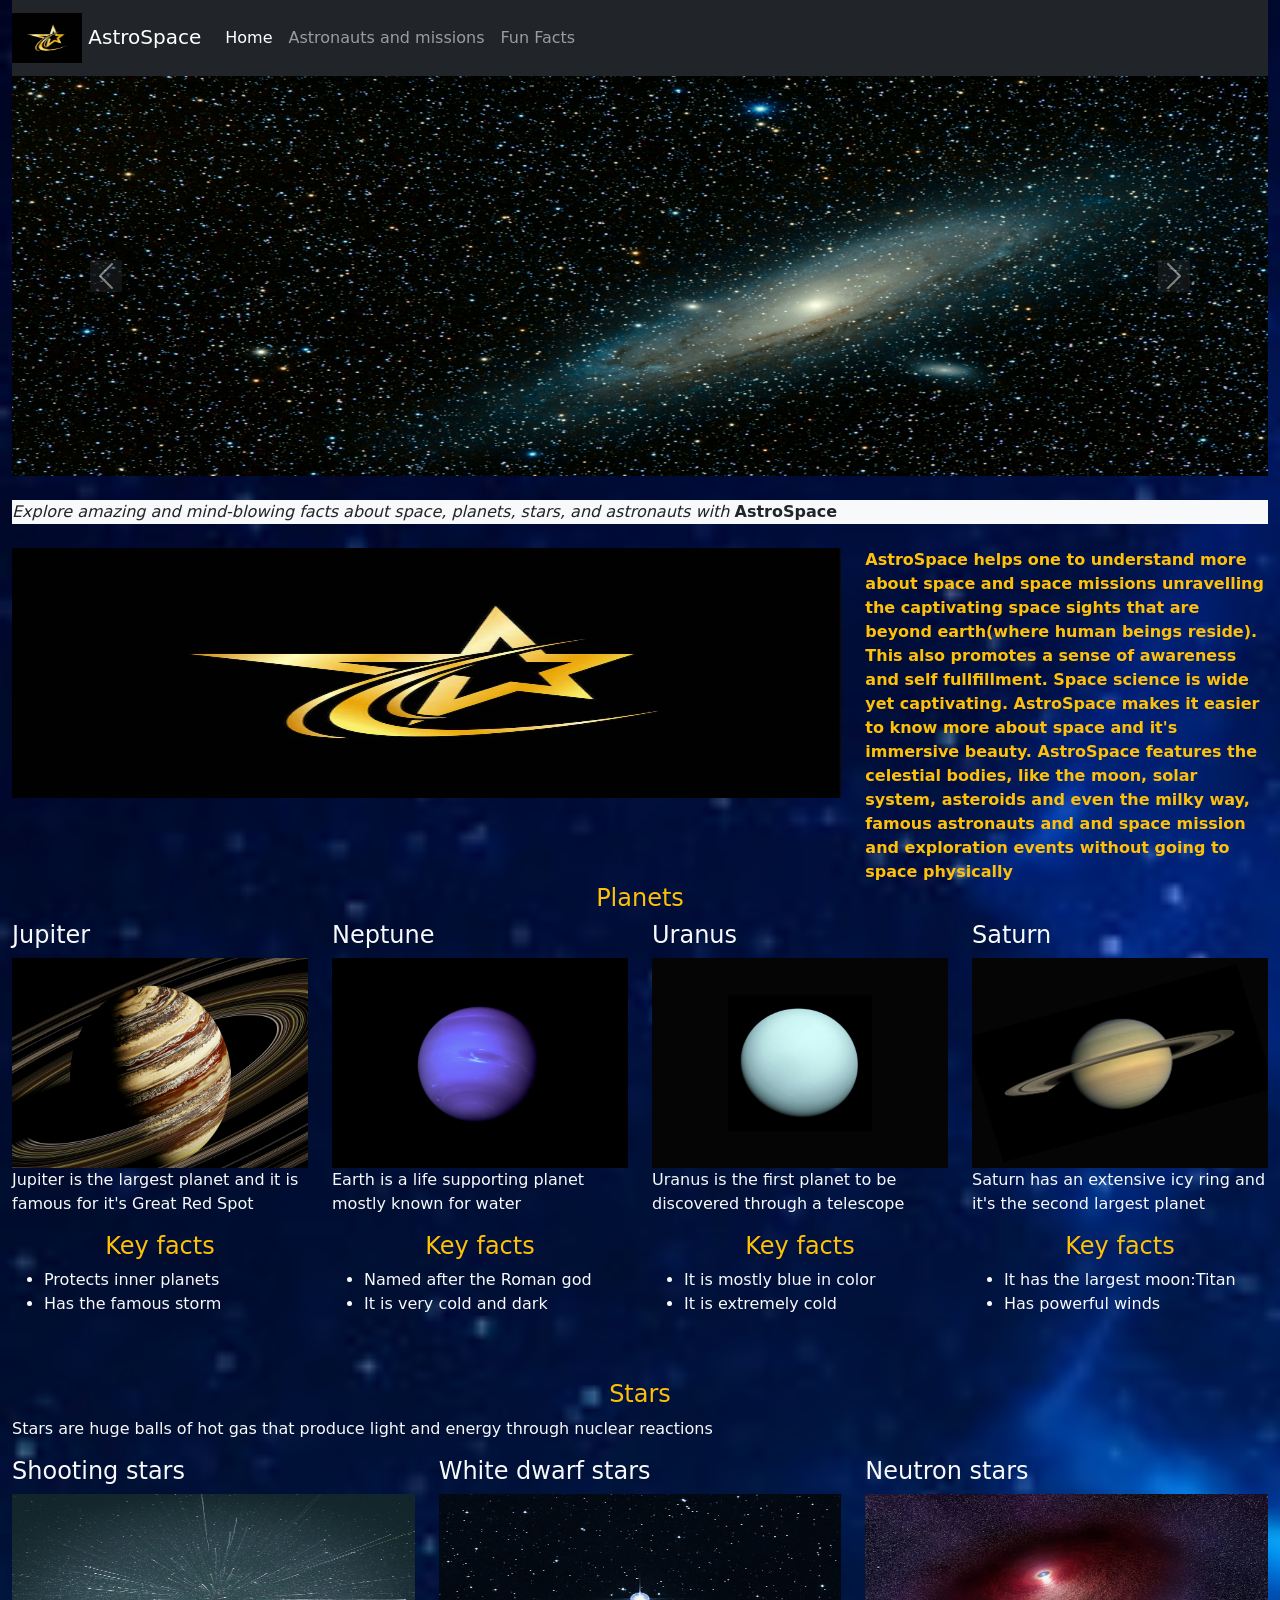
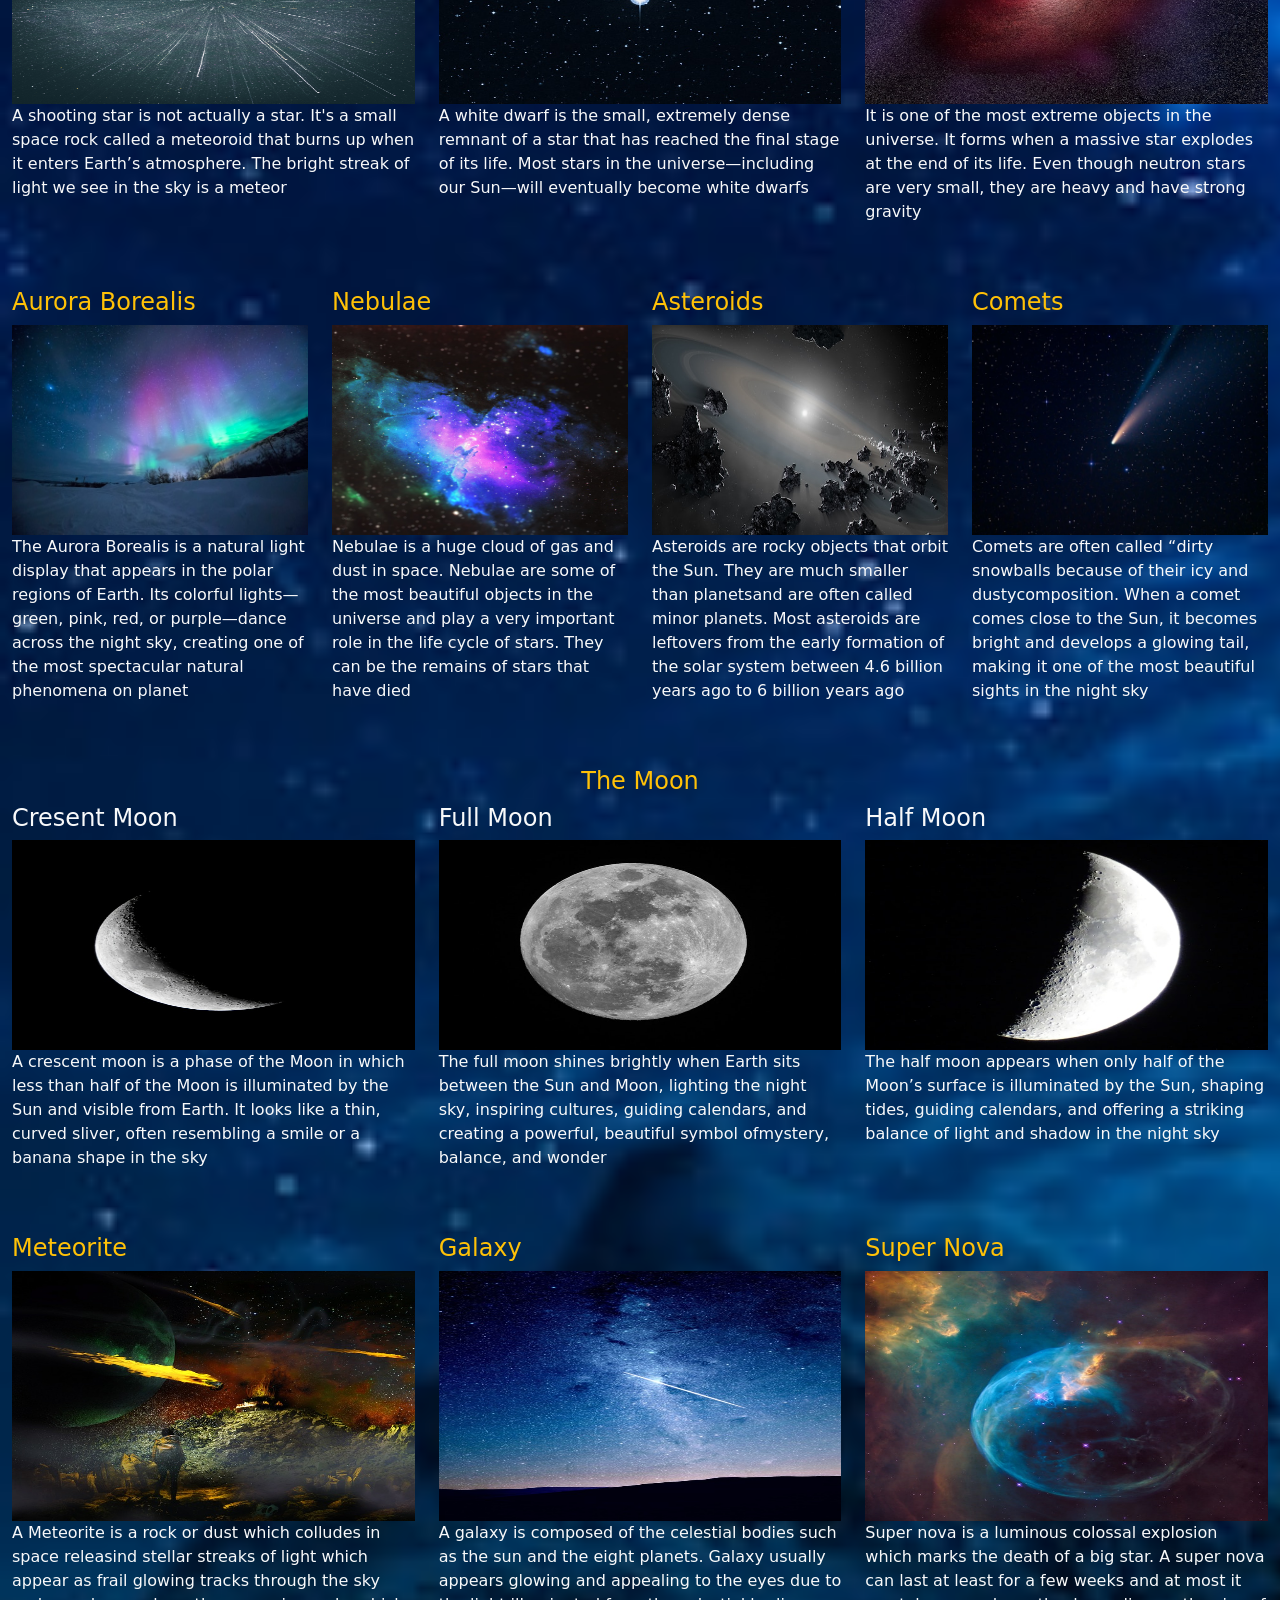
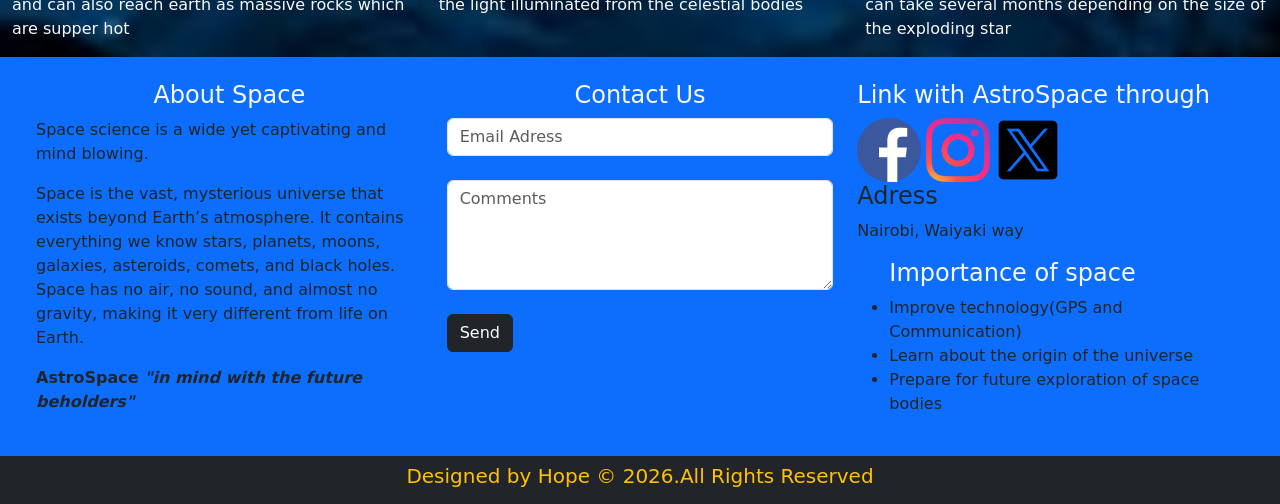
==== index.html @ 1ae0f18b "third commit" ====
<!DOCTYPE html>
<html lang="en">

<head>
    <meta charset="UTF-8">
    <meta name="viewport" content="width=device-width, initial-scale=1.0">
    <title>Document</title>
    <link rel="stylesheet" href="css/bootstrap.css">
    <script src="js/bootstrap.js"></script>
    <link rel="stylesheet" href="styles.css/styles1.css">
</head>

<body class="bg-dark">
    <div class="container-fluid">
        <!-- section one -->
        <section class="row">
            <!-- navbar columns -->
            <div class="col-md-12">
                <nav class="navbar navbar-expand-md navbar-dark bg-dark">
                    <a href="#" class="navbar-brand">
                        <img src="images/gold star logo.jpg" alt="logo" width="70px" height="50px">
                        AstroSpace</a>
                    <button class="navbar-toggler" data-bs-toggle="collapse" data-bs-target="#navbarcollapse">
                        <span class="navbar-toggler-icon"></span>
                    </button>
                    <!-- nav links -->
                    <div class="collapse navbar-collapse" id="navbarcollapse">
                        <div class="navbar-nav">
                            <a href="index.html" class="nav-link active">Home</a>
                            <a href="mission.html" class="nav-link">Astronauts and missions</a>
                            <a href="funfacts.html" class="nav-link">Fun Facts</a>
                        </div>
                    </div>
                </nav>
            </div>
        </section>
        <!-- end of section 1 -->
        <!-- section 2 -->
        <section class="row">
            <div class="col-md-12">
                <!-- parent of the carousel -->
                <div class="carousel slide" data-bs-ride="carousel" id="mycarousel">
                    <!-- the first part of the carousel -->
                    <div class="carousel-inner">
                        <!-- first image -->
                        <div class="carousel-item active">
                            <img src="images/outer space 3.jpg" alt="outer space 2" class="w-100 d-block"
                                height="400px">
                        </div>
                        <!-- second image -->
                        <div class="carousel-item">
                            <img src="images/outer space.jpg" alt="outer space" class="w-100 d-block" height="400px">
                        </div>
                        <!-- third image -->
                        <div class="carousel-item">
                            <img src="images/night sky.jpg" alt="night sky" class=" w-100 d-block" height="400px">
                        </div>
                        <!-- end of the first part -->

                        <!-- second part -->
                        <a href="#mycarousel" class="carousel-control-prev" data-bs-slide="prev">
                            <span class="carousel-control-prev-icon bg-dark"></span>
                        </a>

                        <!-- third part -->
                        <a href="#mycarousel" class="carousel-control-next" data-bs-slide="next">
                            <span class="carousel-control-next-icon bg-dark"></span>
                        </a>
                    </div>
                </div>
        </section><br>
        <!-- end of section two -->
        <p class="text-dark bg-light"><i>Explore amazing and mind‑blowing facts about space, planets, stars, and
                astronauts
                with </i><b>AstroSpace</b></p>
        <!-- section 3 -->
         <section class="row">
            <!-- first child -->
             <div class="col-md-8">
                <h4></h4>
                <img src="images/gold star logo.jpg" alt="outer space" width="100%" height="250px">
             </div>
             <!-- end of first child -->
              <!-- second child -->
               <div class="col-md-4">
                <h4></h4>
                <b class="text-warning">AstroSpace helps one to understand more about space and space missions unravelling the captivating space sights that are beyond earth(where human beings reside). This also promotes a sense of awareness and self fullfillment. Space science is wide yet captivating. AstroSpace makes it easier to know more about space and it's immersive beauty. AstroSpace features the celestial bodies, like the moon, solar system, asteroids and even the milky way, famous astronauts
                and and space mission and exploration events without going to space physically
                </b>
               </div>
               <!-- end of second child -->
         </section>
         <!-- end of section three -->
          <!-- section four -->
        <section class="row">
            <h4 class="text-warning text-center">Planets</h4>
            <div class="col-md-3">
                <h4 class="text-light">Jupiter</h4>
                <img src="images/jupiter.jpg" alt="jupiter" width="100%" height="210px">
                <p class="text-light">Jupiter is the largest planet and it is famous for it's Great Red Spot</p>
                <h4 class="text-warning text-center">Key facts</h4>
                <ul class="text-light">
                    <li>Protects inner planets</li>
                    <li>Has the famous storm</li>
                </ul>
            </div>
            <!-- end of first child -->
            <!-- second child -->
            <div class="col-md-3">
                <h4 class="text-light">Neptune</h4>
                <img src="images/neptune.jpg" alt="neptune" width="100%" height="210px">
                <p class="text-light">Earth is a life supporting planet mostly known for water</p>
                <h4 class="text-warning text-center">Key facts</h4>
                <ul class="text-light">
                    <li>Named after the Roman god</li>
                    <li>It is very cold and dark</li>
                </ul>
            </div>
            <!-- end of second child -->
            <!-- third child -->
            <div class="col-md-3">
                <h4 class="text-light">Uranus</h4>
                <img src="images/uranus.jpg" alt="uranus" width="100%" height="210px">
                <p class="text-light">Uranus is the first planet to be discovered through a telescope</p>
                <h4 class="text-warning text-center">Key facts</h4>
                <ul class="text-light">
                    <li>It is mostly blue in color</li>
                    <li>It is extremely cold</li>
                </ul>
            </div>
            <!-- end of third child -->
            <!-- fourth child -->
            <div class="col-md-3">
                <h4 class="text-light">Saturn</h4>
                <img src="images/saturn.jpg" alt="saturn" width="100%" height="210px">
                <p class="text-light">Saturn has an extensive icy ring and it's the second largest planet</p>
                <h4 class="text-warning text-center">Key facts</h4>
                <ul class="text-light">
                    <li>It has the largest moon:Titan</li>
                    <li>Has powerful winds</li>
                </ul>
            </div>
        </section><br><br>
        <!-- end of section three-->

        <!-- section four -->
        <section class="row">
            <h4 class="text-warning text-center">Stars</h4>
            <p class="text-light">Stars are huge balls of hot gas that produce light and energy through nuclear
                reactions</p>
            <!-- first child -->
            <div class="col-md-4">
                <h4 class="text-light">Shooting stars</h4>
                <img src="images/shooting stars.jpg" alt="shooting stars" width="100%" height="210px">
                <p class="text-light">A shooting star is not actually a star. It's a small space rock called a meteoroid
                    that burns up when it enters Earth’s atmosphere. The bright streak of light we see in the sky is a
                    meteor</p>
            </div>
            <!-- end of first child -->
            <!-- second child -->
            <div class="col-md-4">
                <h4 class="text-light">White dwarf stars</h4>
                <img src="images/stars.jpg" alt="stars" width="100%" height="210px">
                <p class="text-light">A white dwarf is the small, extremely dense remnant of a star that has reached the
                    final stage of its life. Most stars in the universe—including our Sun—will eventually become white
                    dwarfs</p>
            </div>
            <!-- end of second child -->
            <!-- third child -->
            <div class="col-md-4">
                <h4 class="text-light">Neutron stars</h4>
                <img src="images/neutron stars.jpg" alt="neutron stars" width="100%" height="210px">
                <p class="text-light">It is one of the most extreme objects in the universe. It forms when a massive
                    star explodes at the end of its life. Even though neutron stars are very small, they are heavy and
                    have strong gravity</p>
            </div>
            <!-- end of third child -->
        </section><br><br>
        <!-- end of section four -->

        <!-- section five -->
        <section class="row">
            <!-- first child -->
            <div class="col-md-3">
                <h4 class="text-warning">Aurora Borealis</h4>
                <img src="images/aurora borealis.jpg" alt="aurora" width="100%" height="210px">
                <p class="text-light">The Aurora Borealis is a natural light display that appears in the polar regions
                    of Earth. Its colorful lights—green, pink, red, or purple—dance across the night sky, creating one
                    of the most spectacular natural phenomena on planet</p>
            </div>
            <!-- end of first child -->
            <!-- second child -->
            <div class="col-md-3">
                <h4 class="text-warning">Nebulae</h4>
                <img src="images/nebula.jpg" alt="nebulae" width="100%" height="210px">
                <p class="text-light">Nebulae is a huge cloud of gas and dust in space. Nebulae are some of the most
                    beautiful objects in the universe and play a very important role in the life cycle of stars. They
                    can be the remains of stars that have died</p>
            </div>
            <!-- end of second child -->
            <!-- third child -->
            <div class="col-md-3">
                <h4 class="text-warning">Asteroids</h4>
                <img src="images/asteroids.jpg" alt="asteroids" width="100%" height="210px">
                <p class="text-light">Asteroids are rocky objects that orbit the Sun. They are much smaller than
                    planetsand are often called minor planets. Most asteroids are leftovers from the early formation of
                    the solar system between 4.6 billion years ago to 6 billion years ago</p>
            </div>
            <!-- end of third child -->
            <!-- fourth child -->
            <div class="col-md-3">
                <h4 class="text-warning">Comets</h4>
                <img src="images/comet.jpg" alt="comet" width="100%" height="210px">
                <p class="text-light"> Comets are often called “dirty snowballs because of their icy and dustycomposition. When a comet comes close to the Sun, it becomes bright and develops a glowing tail, making it one of the most beautiful sights in the night sky</p>
            </div>
            <!-- end of fourth child -->
        </section><br><br>
        <!-- end of section five -->

        <h4 class="text-center text-warning">The Moon</h4>
        <!-- section six -->
        <section class="row">
            <!-- first child -->
            <div class="col-md-4">
                <h4 class="text-light">Cresent Moon</h4>
                <img src="images/cre.jpg" alt="cresent moon" width="100%" height="210px">
                <p class="text-light">A crescent moon is a phase of the Moon in which less than half of the Moon is illuminated by the Sun and visible from Earth. It looks like a thin, curved sliver, often resembling a smile or a banana shape in the sky</p>
            </div>
            <!-- end of first child -->
            <!-- second child -->
            <div class="col-md-4">
                <h4 class="text-light">Full Moon</h4>
                <img src="images/moon.jpg" alt="full moon" width="100%" height="210px">
                <p class="text-light">The full moon shines brightly when Earth sits between the Sun and Moon,
                    lighting the night sky, inspiring cultures, guiding calendars, and creating a powerful, beautiful symbol ofmystery, balance, and wonder </p>
            </div>
            <!-- end of second child -->
            <!-- third child -->
            <div class="col-md-4">
                <h4 class="text-light">Half Moon</h4>
                <img src="images/half moon.jpg" alt="half moon" width="100%" height="210px">
                <p class="text-light">The half moon appears when only half of the Moon’s surface is illuminated by the
                    Sun, shaping tides, guiding calendars, and offering a striking balance of light and shadow in the
                    night sky</p>
            </div>
            <!-- end of third child -->
        </section><br><br>
        <!-- end of section six -->

        <!-- section seven-->
        <section class="row">
            <!-- first child -->
            <div class="col-md-4">
                <h4 class="text-warning">Meteorite</h4>
                <img src="images/doomsday-2790858_640.jpg" alt="meteor" width="100%" height="250px">
                <p class="text-light">A Meteorite is a rock or dust which colludes in space releasind stellar streaks of
                    light which appear as frail glowing tracks through the sky and can also reach earth as massive
                    rocks which are supper hot</p>
            </div>
            <!-- end of first child -->
            <!-- second child -->
            <div class="col-md-4">
                <h4 class="text-warning">Galaxy</h4>
                <img src="images/galaxie.jpg" alt="galaxy" width="100%" height="250px">
                <p class="text-light">A galaxy is composed of the celestial bodies such as the sun and the eight
                    planets. Galaxy usually appears glowing and appealing to the eyes due to the light illuminated
                    from the celestial bodies</p>
            </div>
            <!-- end of second child -->
            <!-- third child -->
            <div class="col-md-4">
                <h4 class="text-warning">Super Nova</h4>
                <img src="images/super nova.jpg" alt="super nova" width="100%" height="250px">
                <p class="text-light">Super nova is a luminous colossal explosion which marks the death of a big star. A
                    super nova can last at least for a few weeks and at most it can take several months depending on the
                    size of the exploding star</p>
            </div>
            <!-- end of third child -->
        </section>
        <!-- end of section seven -->

        <!-- section eight-->
        <section class="row">
            <!-- first child -->
        </section>
        <section class="row bg-primary p-4">
            <!-- first child -->
            <div class="col-md-4 text-dark">
                <h4 class="text-center text-light">About Space</h4>
                <p>Space science is a wide yet captivating and mind blowing.</p>
                <p>Space is the vast, mysterious universe that exists beyond Earth’s atmosphere. It contains everything
                    we know stars, planets, moons, galaxies, asteroids, comets, and black holes. Space has no air, no
                    sound, and almost no gravity, making it very different from life on Earth.</p>
                <p><b>AstroSpace <i>"in mind with the future beholders"</i></b></p>
            </div>
            <!-- end of first child -->
            <!-- second child -->
            <div class="col-md-4">
                <h4 class="text-center text-light">Contact Us</h4>
                <form action="">
                    <input type="email" placeholder="Email Adress" class="form-control"><br>
                    <textarea name="" id="" class="form-control" placeholder="Comments" cols="12"
                        rows="4.5"></textarea><br>
                    <input type="submit" value="Send" class="btn btn-dark">
                </form>
            </div>
            <!-- end of second child -->
            <!-- third child -->
            <div class="col-md-4">
                <h4 class="text-start text-light">Link with AstroSpace through</h4>
                <a href="https://www.facebook.com">
                    <img src="images/fb.png" alt="Facebook">
                </a>
                <a href="https://www.instagram.com">
                    <img src="images/in.png" alt="Instagram">
                </a>
                <a href="https://www.twitter.com">
                    <img src="images/x.png" alt="X">
                </a>
                <h4>Adress</h4>
                <p>Nairobi, Waiyaki way</p>
                <p>
                <ul>
                    <h4 class="text-light">Importance of space</h4>
                    <li>Improve technology(GPS and Communication)</li>
                    <li>Learn about the origin of the universe</li>
                    <li>Prepare for future exploration of space bodies</li>
                </ul>
                </p>
            </div>
            <!-- end of third child -->
        </section>
        <!-- end of section eight -->
    </div>
    <footer class="bg-dark text-light text-center p-2">
        <h5 class="text-warning">Designed by Hope &copy; 2026.All Rights Reserved</h5>
    </footer>
</body>

</html>
---- styles.css/styles1.css ----
body{
    background-image:url("../images/night\ sky.jpg") ;
    background-repeat: no-repeat;
    background-size: cover;
}
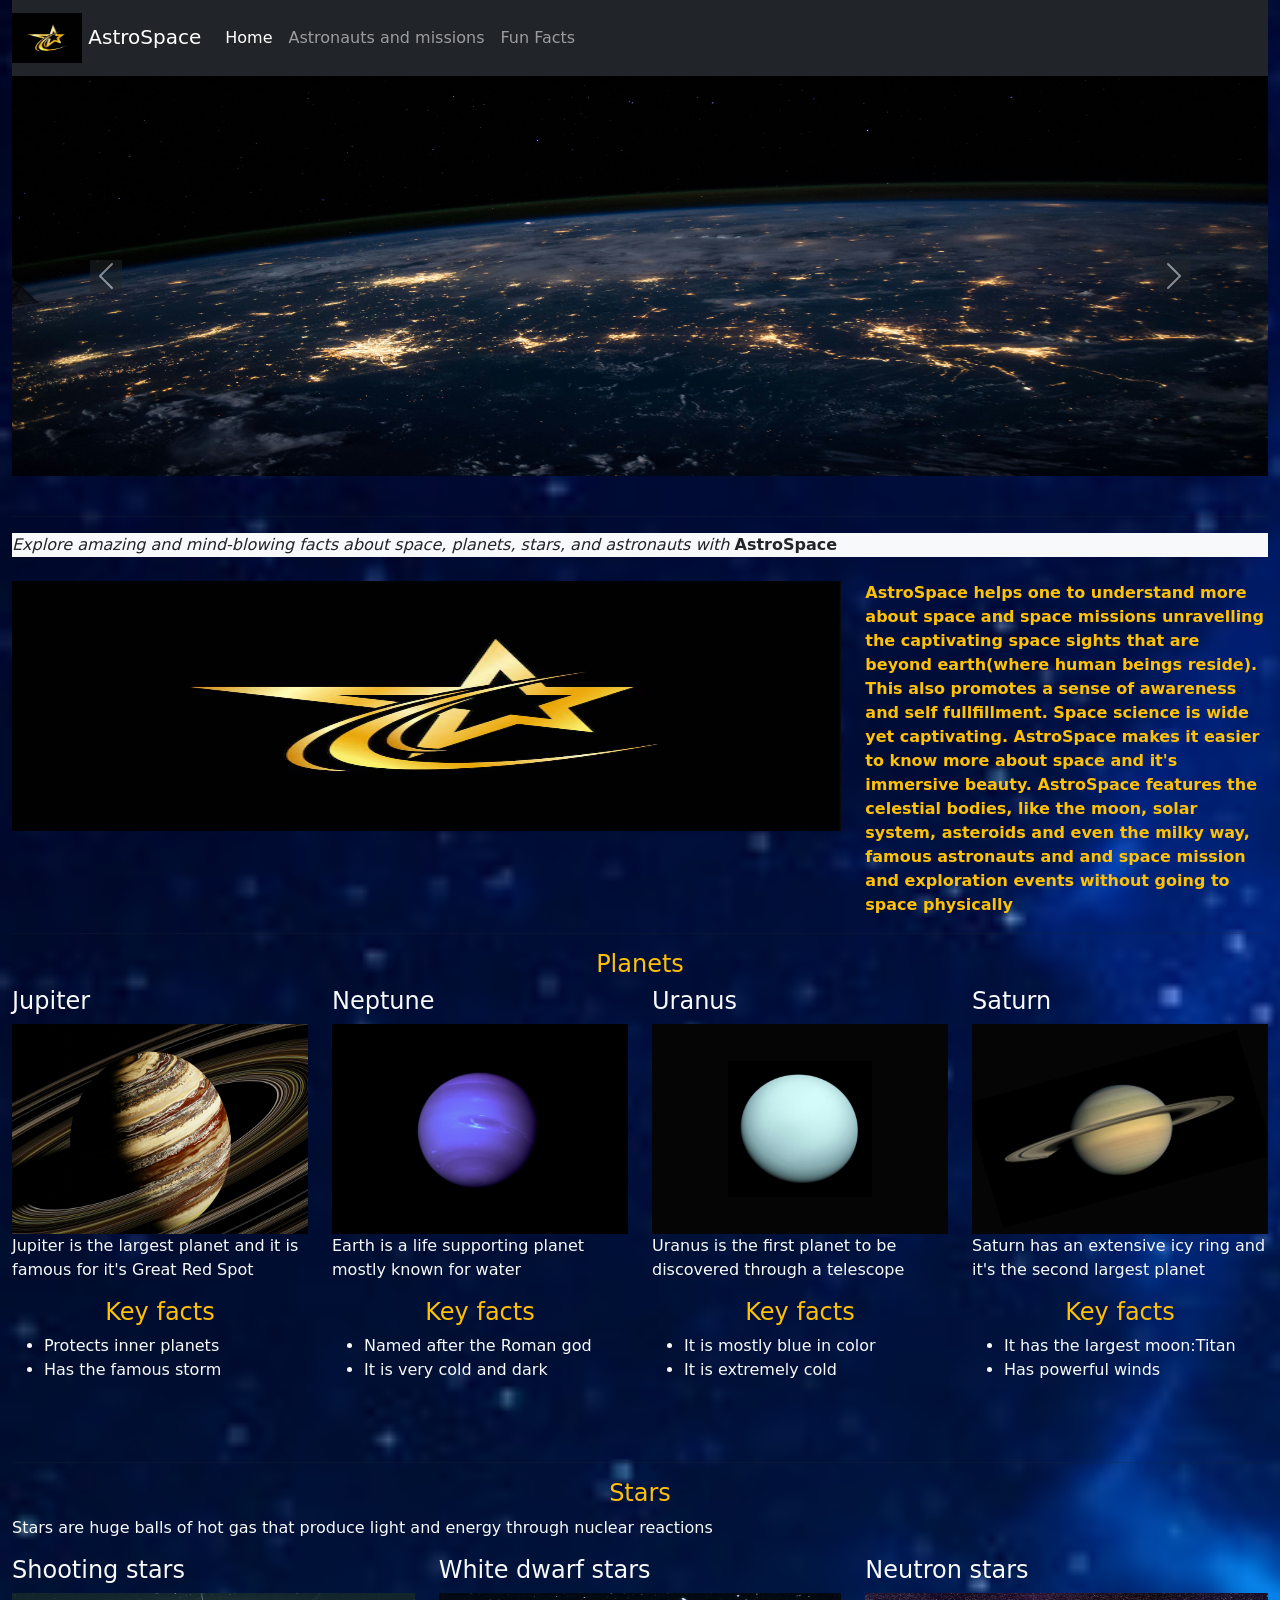
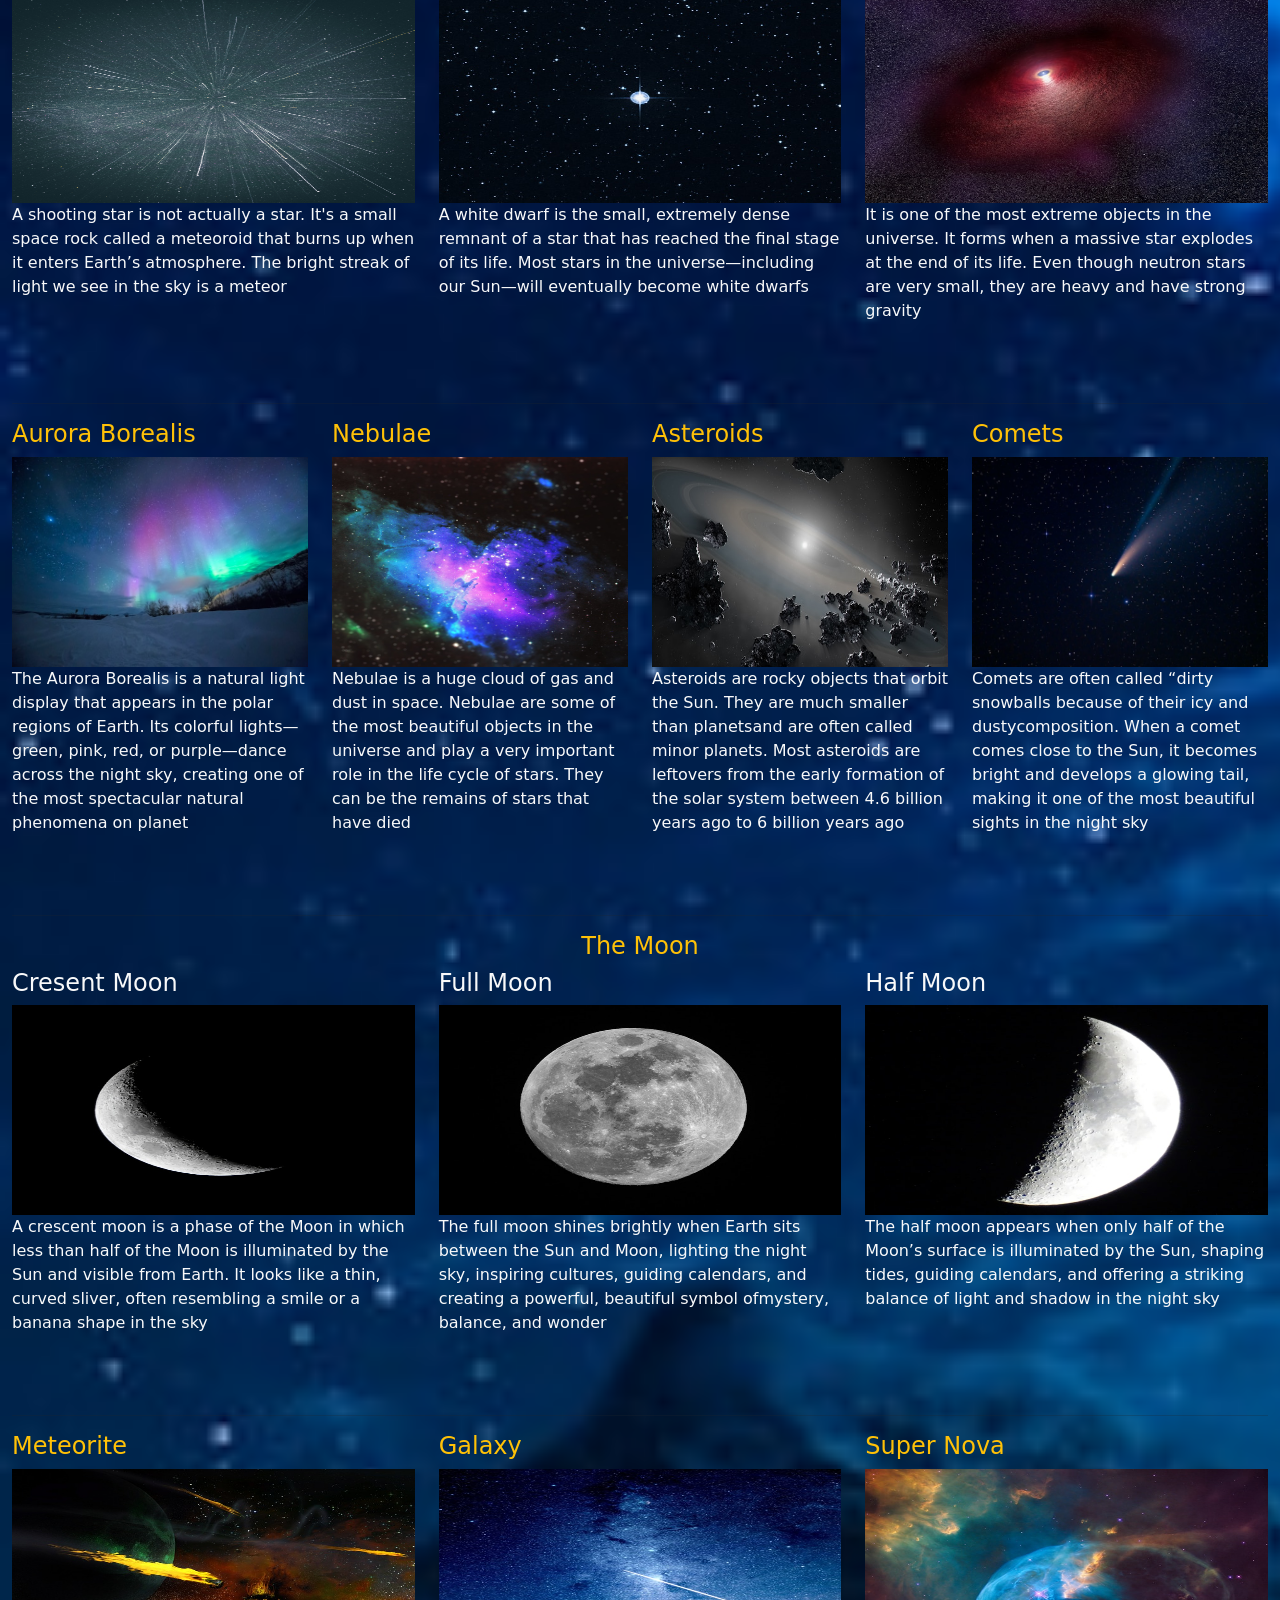
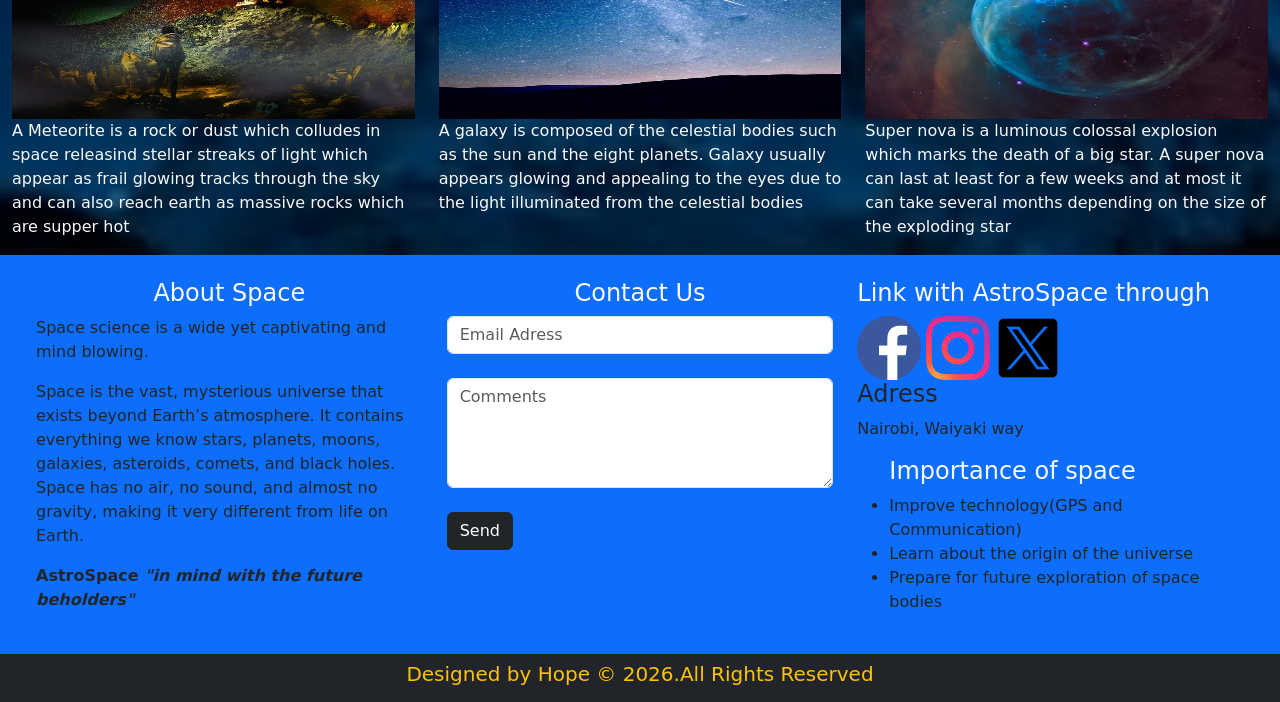
==== commit 8cf65141: "line" ====
--- a/index.html
+++ b/index.html
@@ -68,7 +68,7 @@
                         </a>
                     </div>
                 </div>
-        </section><br>
+        </section><br><hr>
         <!-- end of section two -->
         <p class="text-dark bg-light"><i>Explore amazing and mind‑blowing facts about space, planets, stars, and
                 astronauts
@@ -89,7 +89,7 @@
                 </b>
                </div>
                <!-- end of second child -->
-         </section>
+         </section><hr>
          <!-- end of section three -->
           <!-- section four -->
         <section class="row">
@@ -140,7 +140,7 @@
                     <li>Has powerful winds</li>
                 </ul>
             </div>
-        </section><br><br>
+        </section><br><br><hr>
         <!-- end of section three-->
 
         <!-- section four -->
@@ -175,7 +175,7 @@
                     have strong gravity</p>
             </div>
             <!-- end of third child -->
-        </section><br><br>
+        </section><br><br><hr>
         <!-- end of section four -->
 
         <!-- section five -->
@@ -214,7 +214,7 @@
                 <p class="text-light"> Comets are often called “dirty snowballs because of their icy and dustycomposition. When a comet comes close to the Sun, it becomes bright and develops a glowing tail, making it one of the most beautiful sights in the night sky</p>
             </div>
             <!-- end of fourth child -->
-        </section><br><br>
+        </section><br><br><hr>
         <!-- end of section five -->
 
         <h4 class="text-center text-warning">The Moon</h4>
@@ -244,7 +244,7 @@
                     night sky</p>
             </div>
             <!-- end of third child -->
-        </section><br><br>
+        </section><br><br><hr>
         <!-- end of section six -->
 
         <!-- section seven-->
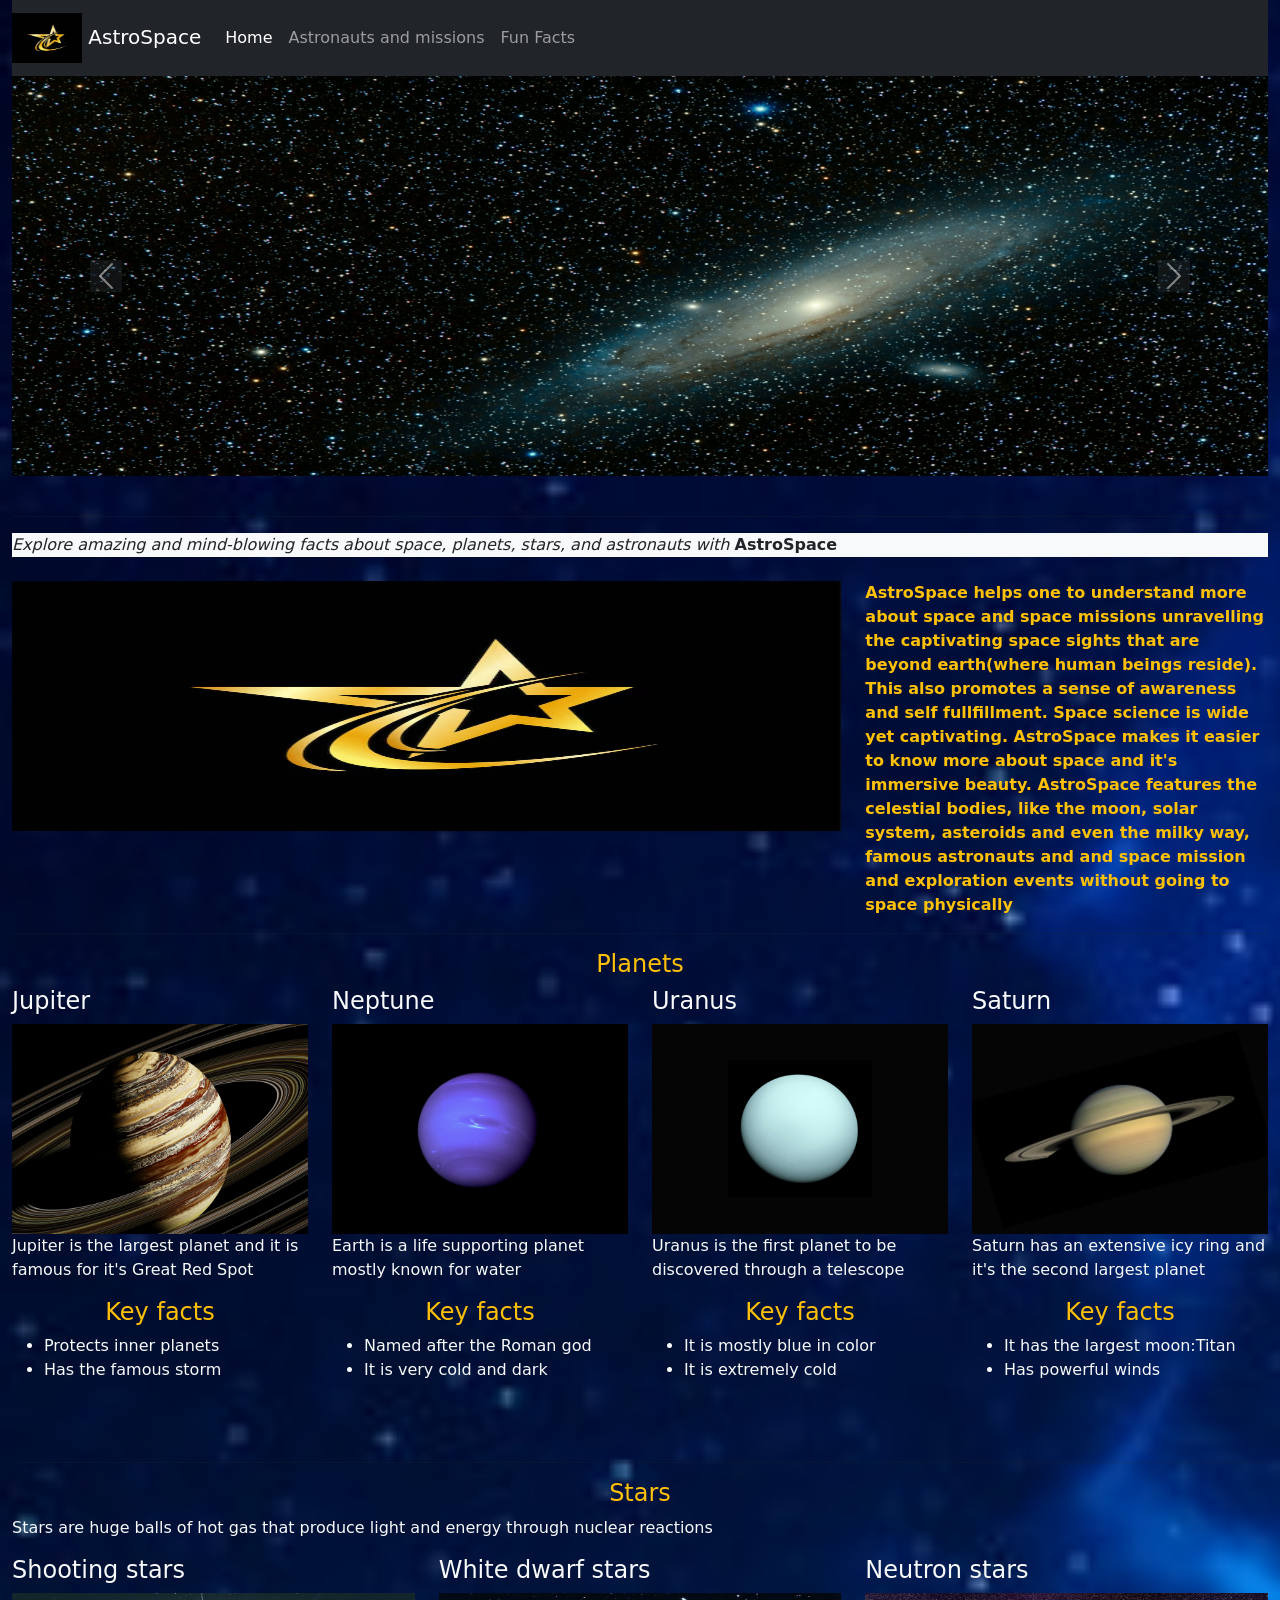
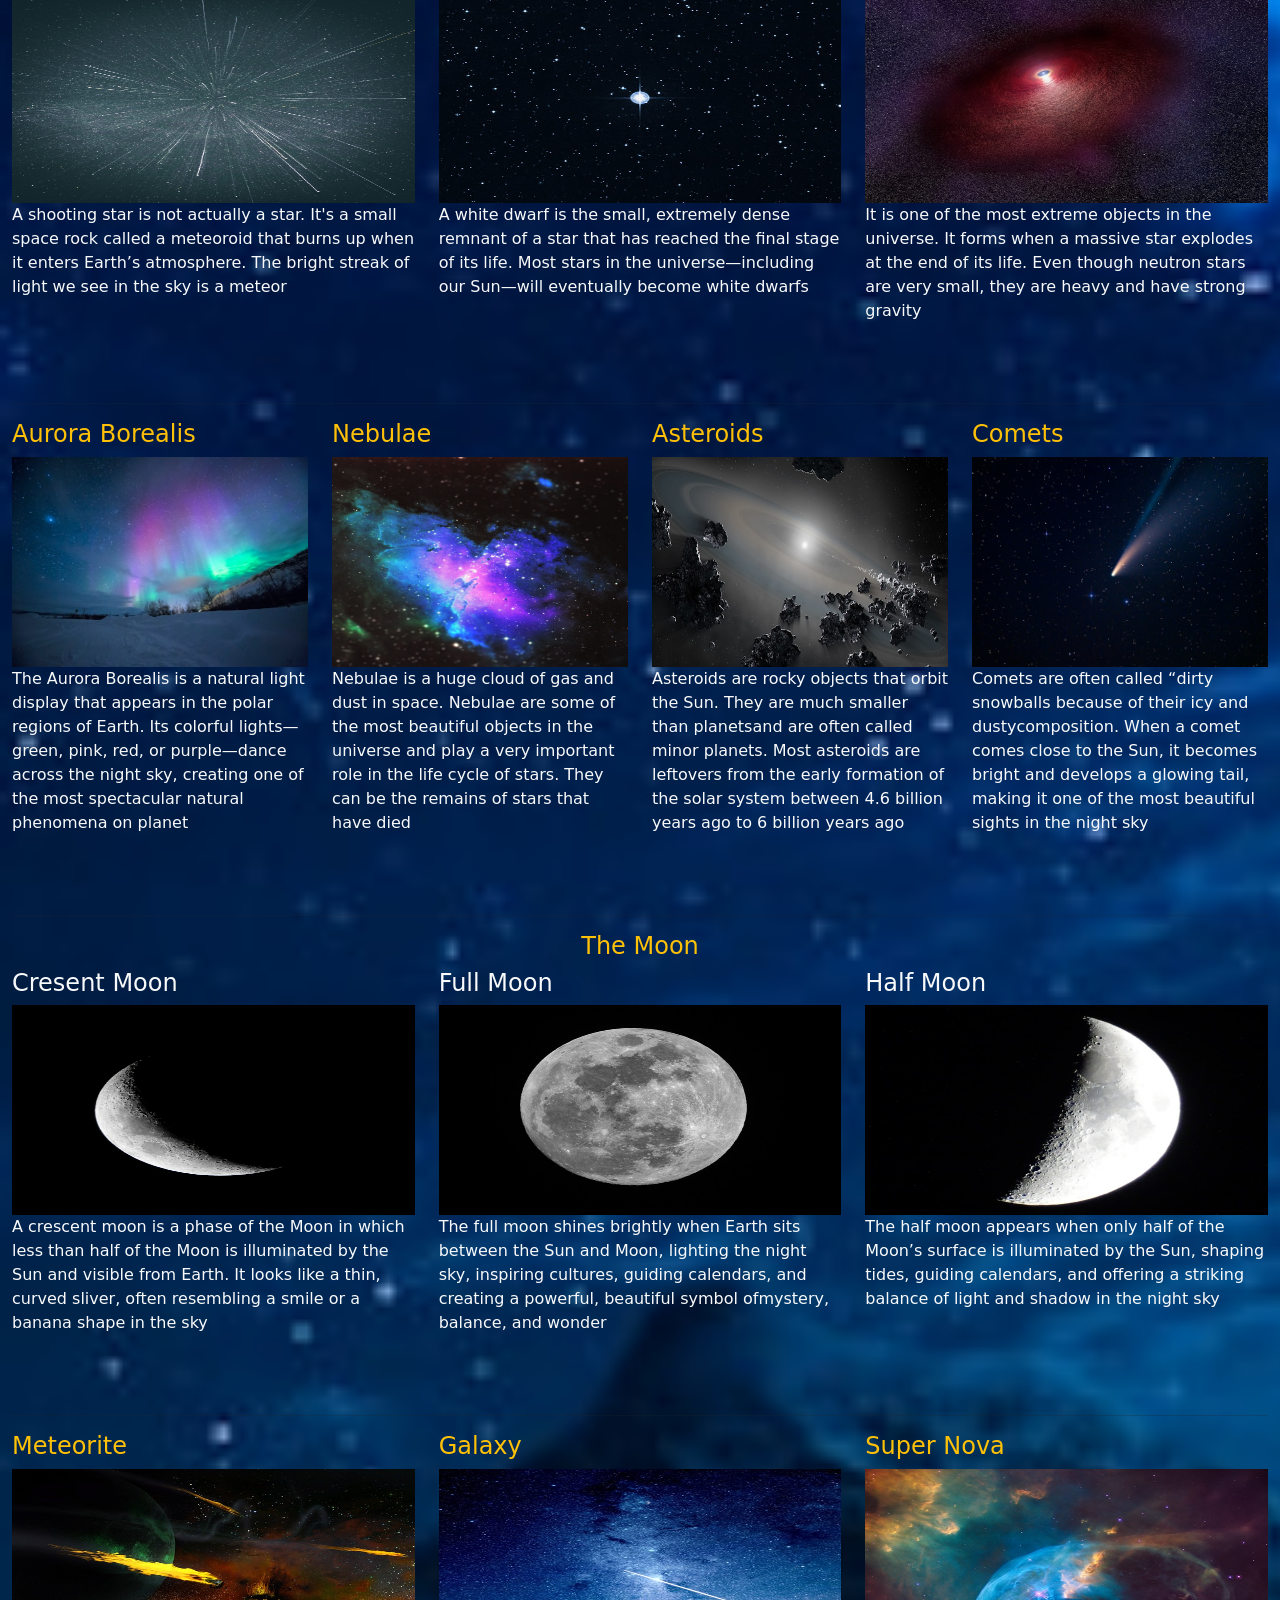
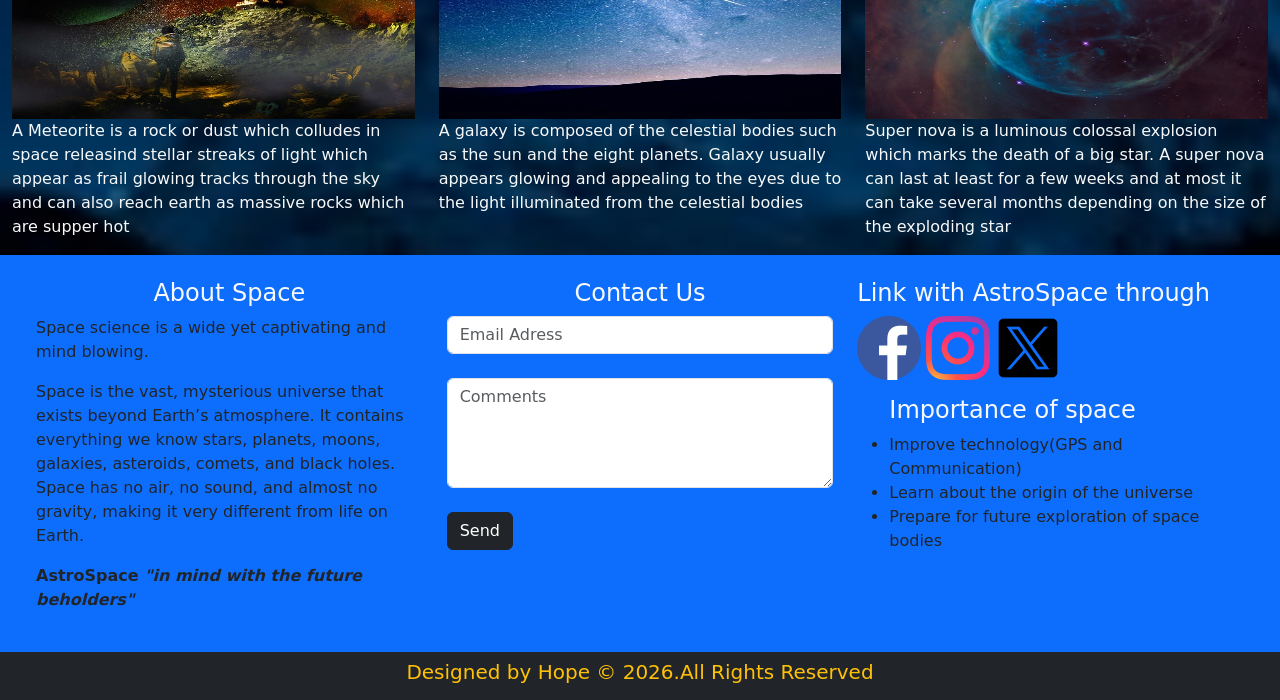
==== commit fab86159: "fourth commit" ====
--- a/index.html
+++ b/index.html
@@ -317,8 +317,6 @@
                 <a href="https://www.twitter.com">
                     <img src="images/x.png" alt="X">
                 </a>
-                <h4>Adress</h4>
-                <p>Nairobi, Waiyaki way</p>
                 <p>
                 <ul>
                     <h4 class="text-light">Importance of space</h4>
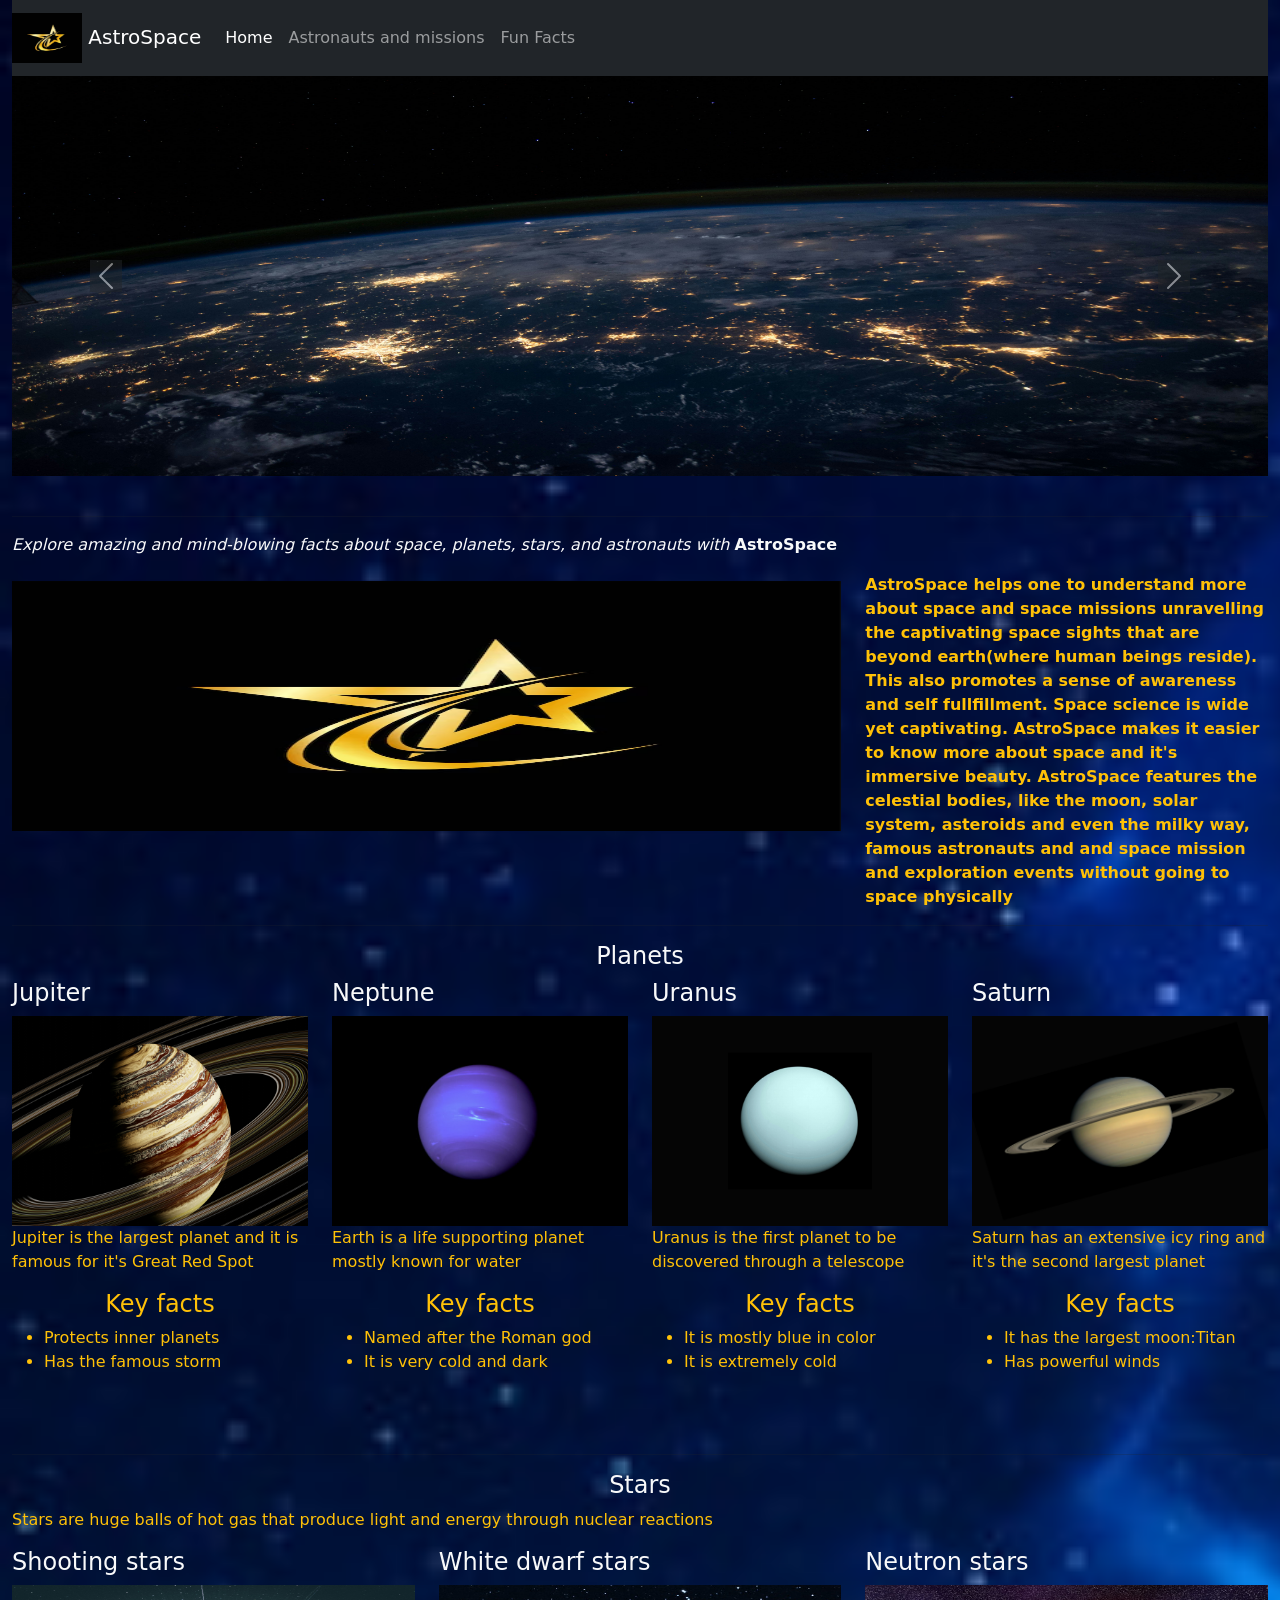
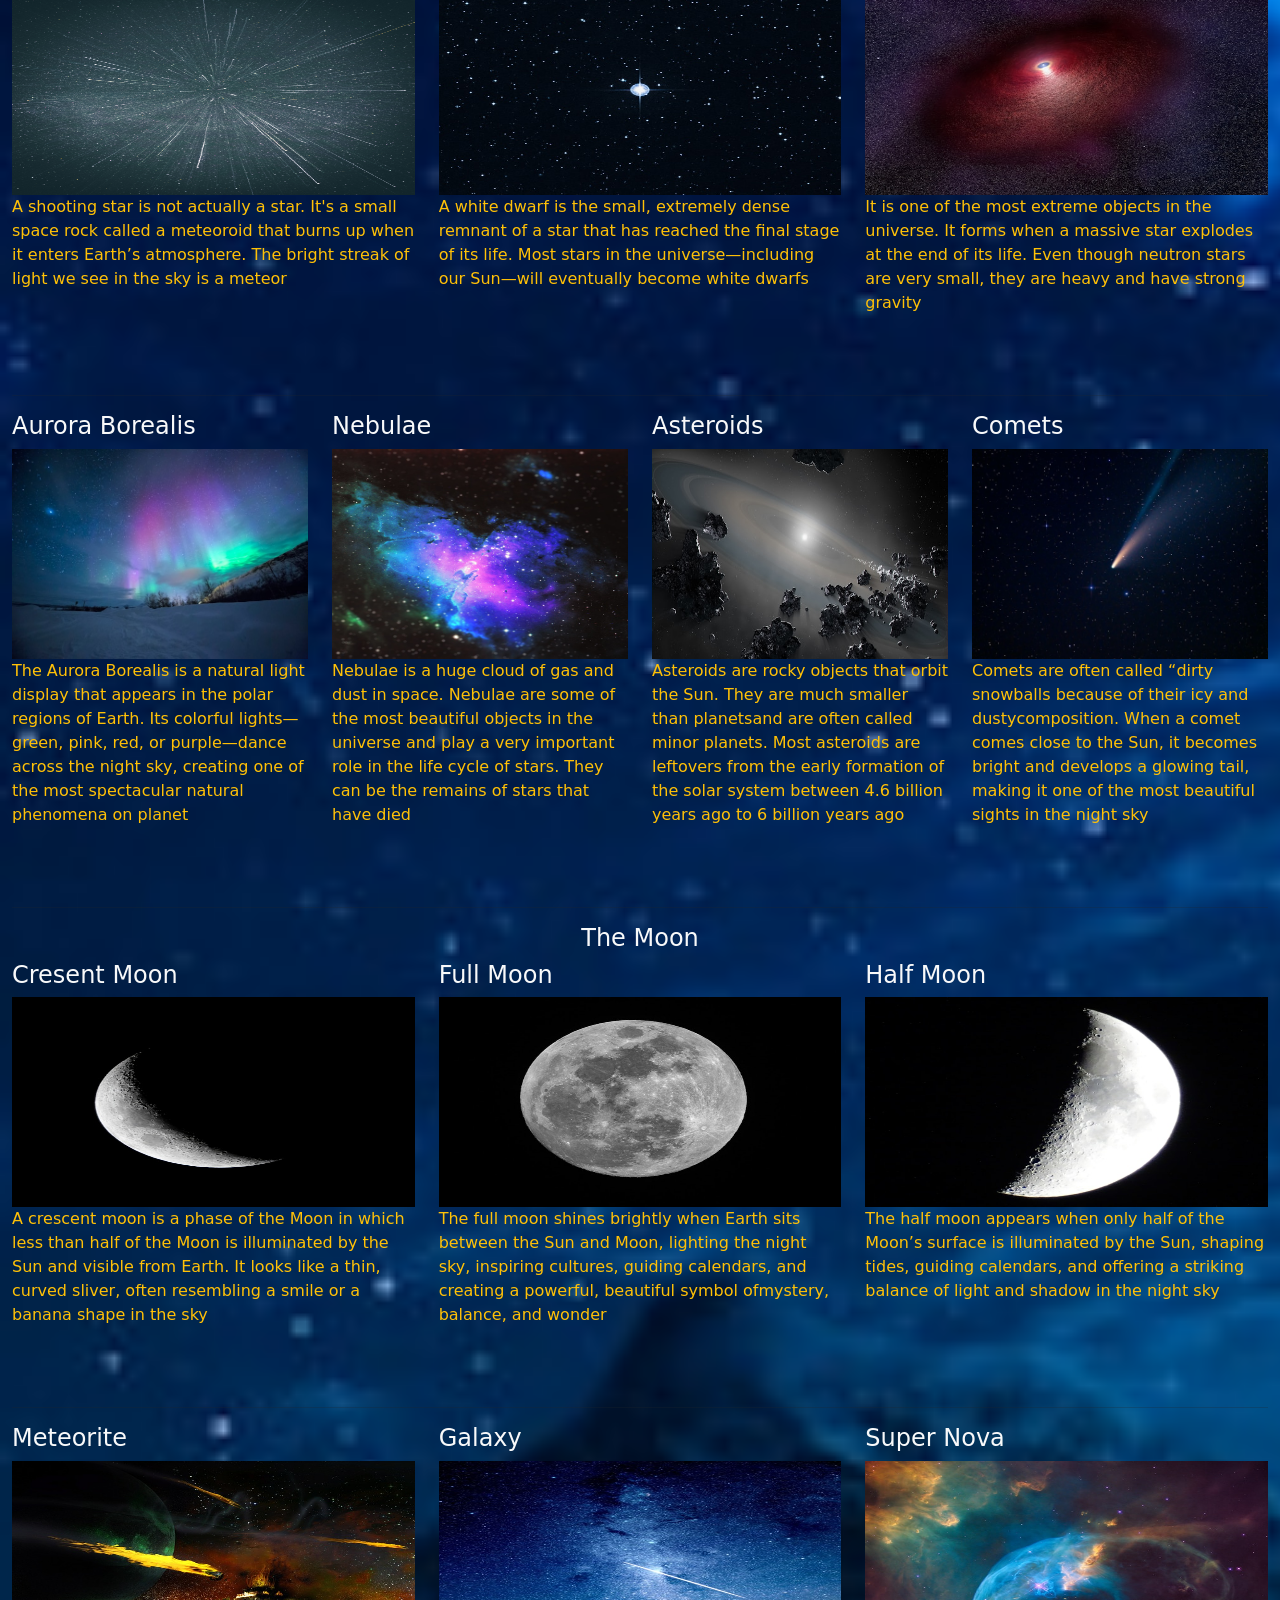
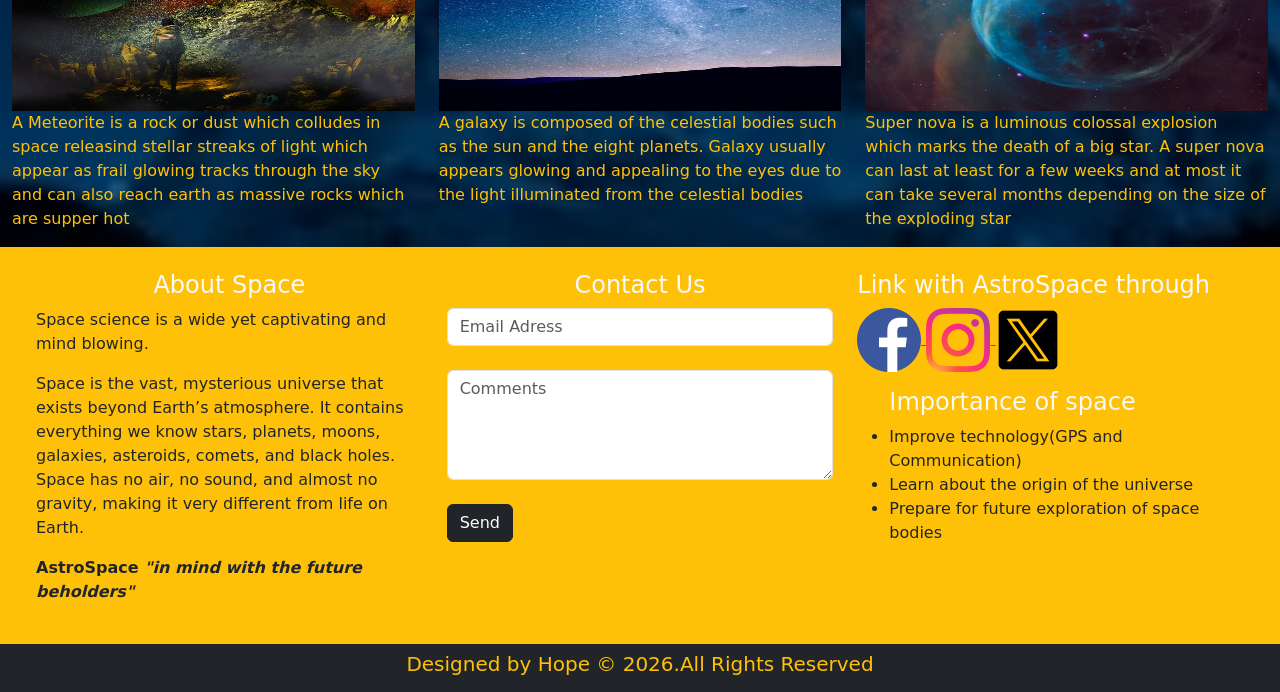
==== commit e10091da: "footer" ====
--- a/index.html
+++ b/index.html
@@ -70,7 +70,7 @@
                 </div>
         </section><br><hr>
         <!-- end of section two -->
-        <p class="text-dark bg-light"><i>Explore amazing and mind‑blowing facts about space, planets, stars, and
+        <p class="text-light"><i>Explore amazing and mind‑blowing facts about space, planets, stars, and
                 astronauts
                 with </i><b>AstroSpace</b></p>
         <!-- section 3 -->
@@ -83,7 +83,6 @@
              <!-- end of first child -->
               <!-- second child -->
                <div class="col-md-4">
-                <h4></h4>
                 <b class="text-warning">AstroSpace helps one to understand more about space and space missions unravelling the captivating space sights that are beyond earth(where human beings reside). This also promotes a sense of awareness and self fullfillment. Space science is wide yet captivating. AstroSpace makes it easier to know more about space and it's immersive beauty. AstroSpace features the celestial bodies, like the moon, solar system, asteroids and even the milky way, famous astronauts
                 and and space mission and exploration events without going to space physically
                 </b>
@@ -93,13 +92,13 @@
          <!-- end of section three -->
           <!-- section four -->
         <section class="row">
-            <h4 class="text-warning text-center">Planets</h4>
+            <h4 class="text-light text-center">Planets</h4>
             <div class="col-md-3">
                 <h4 class="text-light">Jupiter</h4>
                 <img src="images/jupiter.jpg" alt="jupiter" width="100%" height="210px">
-                <p class="text-light">Jupiter is the largest planet and it is famous for it's Great Red Spot</p>
+                <p class="text-warning">Jupiter is the largest planet and it is famous for it's Great Red Spot</p>
                 <h4 class="text-warning text-center">Key facts</h4>
-                <ul class="text-light">
+                <ul class="text-warning">
                     <li>Protects inner planets</li>
                     <li>Has the famous storm</li>
                 </ul>
@@ -109,9 +108,9 @@
             <div class="col-md-3">
                 <h4 class="text-light">Neptune</h4>
                 <img src="images/neptune.jpg" alt="neptune" width="100%" height="210px">
-                <p class="text-light">Earth is a life supporting planet mostly known for water</p>
+                <p class="text-warning">Earth is a life supporting planet mostly known for water</p>
                 <h4 class="text-warning text-center">Key facts</h4>
-                <ul class="text-light">
+                <ul class="text-warning">
                     <li>Named after the Roman god</li>
                     <li>It is very cold and dark</li>
                 </ul>
@@ -121,9 +120,9 @@
             <div class="col-md-3">
                 <h4 class="text-light">Uranus</h4>
                 <img src="images/uranus.jpg" alt="uranus" width="100%" height="210px">
-                <p class="text-light">Uranus is the first planet to be discovered through a telescope</p>
+                <p class="text-warning">Uranus is the first planet to be discovered through a telescope</p>
                 <h4 class="text-warning text-center">Key facts</h4>
-                <ul class="text-light">
+                <ul class="text-warning">
                     <li>It is mostly blue in color</li>
                     <li>It is extremely cold</li>
                 </ul>
@@ -133,9 +132,9 @@
             <div class="col-md-3">
                 <h4 class="text-light">Saturn</h4>
                 <img src="images/saturn.jpg" alt="saturn" width="100%" height="210px">
-                <p class="text-light">Saturn has an extensive icy ring and it's the second largest planet</p>
+                <p class="text-warning">Saturn has an extensive icy ring and it's the second largest planet</p>
                 <h4 class="text-warning text-center">Key facts</h4>
-                <ul class="text-light">
+                <ul class="text-warning">
                     <li>It has the largest moon:Titan</li>
                     <li>Has powerful winds</li>
                 </ul>
@@ -145,14 +144,14 @@
 
         <!-- section four -->
         <section class="row">
-            <h4 class="text-warning text-center">Stars</h4>
-            <p class="text-light">Stars are huge balls of hot gas that produce light and energy through nuclear
+            <h4 class="text-light text-center">Stars</h4>
+            <p class="text-warning">Stars are huge balls of hot gas that produce light and energy through nuclear
                 reactions</p>
             <!-- first child -->
             <div class="col-md-4">
                 <h4 class="text-light">Shooting stars</h4>
                 <img src="images/shooting stars.jpg" alt="shooting stars" width="100%" height="210px">
-                <p class="text-light">A shooting star is not actually a star. It's a small space rock called a meteoroid
+                <p class="text-warning">A shooting star is not actually a star. It's a small space rock called a meteoroid
                     that burns up when it enters Earth’s atmosphere. The bright streak of light we see in the sky is a
                     meteor</p>
             </div>
@@ -161,7 +160,7 @@
             <div class="col-md-4">
                 <h4 class="text-light">White dwarf stars</h4>
                 <img src="images/stars.jpg" alt="stars" width="100%" height="210px">
-                <p class="text-light">A white dwarf is the small, extremely dense remnant of a star that has reached the
+                <p class="text-warning">A white dwarf is the small, extremely dense remnant of a star that has reached the
                     final stage of its life. Most stars in the universe—including our Sun—will eventually become white
                     dwarfs</p>
             </div>
@@ -170,7 +169,7 @@
             <div class="col-md-4">
                 <h4 class="text-light">Neutron stars</h4>
                 <img src="images/neutron stars.jpg" alt="neutron stars" width="100%" height="210px">
-                <p class="text-light">It is one of the most extreme objects in the universe. It forms when a massive
+                <p class="text-warning">It is one of the most extreme objects in the universe. It forms when a massive
                     star explodes at the end of its life. Even though neutron stars are very small, they are heavy and
                     have strong gravity</p>
             </div>
@@ -182,56 +181,56 @@
         <section class="row">
             <!-- first child -->
             <div class="col-md-3">
-                <h4 class="text-warning">Aurora Borealis</h4>
+                <h4 class="text-light">Aurora Borealis</h4>
                 <img src="images/aurora borealis.jpg" alt="aurora" width="100%" height="210px">
-                <p class="text-light">The Aurora Borealis is a natural light display that appears in the polar regions
+                <p class="text-warning">The Aurora Borealis is a natural light display that appears in the polar regions
                     of Earth. Its colorful lights—green, pink, red, or purple—dance across the night sky, creating one
                     of the most spectacular natural phenomena on planet</p>
             </div>
             <!-- end of first child -->
             <!-- second child -->
             <div class="col-md-3">
-                <h4 class="text-warning">Nebulae</h4>
+                <h4 class="text-light">Nebulae</h4>
                 <img src="images/nebula.jpg" alt="nebulae" width="100%" height="210px">
-                <p class="text-light">Nebulae is a huge cloud of gas and dust in space. Nebulae are some of the most
+                <p class="text-warning">Nebulae is a huge cloud of gas and dust in space. Nebulae are some of the most
                     beautiful objects in the universe and play a very important role in the life cycle of stars. They
                     can be the remains of stars that have died</p>
             </div>
             <!-- end of second child -->
             <!-- third child -->
             <div class="col-md-3">
-                <h4 class="text-warning">Asteroids</h4>
+                <h4 class="text-light">Asteroids</h4>
                 <img src="images/asteroids.jpg" alt="asteroids" width="100%" height="210px">
-                <p class="text-light">Asteroids are rocky objects that orbit the Sun. They are much smaller than
+                <p class="text-warning">Asteroids are rocky objects that orbit the Sun. They are much smaller than
                     planetsand are often called minor planets. Most asteroids are leftovers from the early formation of
                     the solar system between 4.6 billion years ago to 6 billion years ago</p>
             </div>
             <!-- end of third child -->
             <!-- fourth child -->
             <div class="col-md-3">
-                <h4 class="text-warning">Comets</h4>
+                <h4 class="text-light">Comets</h4>
                 <img src="images/comet.jpg" alt="comet" width="100%" height="210px">
-                <p class="text-light"> Comets are often called “dirty snowballs because of their icy and dustycomposition. When a comet comes close to the Sun, it becomes bright and develops a glowing tail, making it one of the most beautiful sights in the night sky</p>
+                <p class="text-warning"> Comets are often called “dirty snowballs because of their icy and dustycomposition. When a comet comes close to the Sun, it becomes bright and develops a glowing tail, making it one of the most beautiful sights in the night sky</p>
             </div>
             <!-- end of fourth child -->
         </section><br><br><hr>
         <!-- end of section five -->
 
-        <h4 class="text-center text-warning">The Moon</h4>
+        <h4 class="text-center text-light">The Moon</h4>
         <!-- section six -->
         <section class="row">
             <!-- first child -->
             <div class="col-md-4">
                 <h4 class="text-light">Cresent Moon</h4>
                 <img src="images/cre.jpg" alt="cresent moon" width="100%" height="210px">
-                <p class="text-light">A crescent moon is a phase of the Moon in which less than half of the Moon is illuminated by the Sun and visible from Earth. It looks like a thin, curved sliver, often resembling a smile or a banana shape in the sky</p>
+                <p class="text-warning">A crescent moon is a phase of the Moon in which less than half of the Moon is illuminated by the Sun and visible from Earth. It looks like a thin, curved sliver, often resembling a smile or a banana shape in the sky</p>
             </div>
             <!-- end of first child -->
             <!-- second child -->
             <div class="col-md-4">
                 <h4 class="text-light">Full Moon</h4>
                 <img src="images/moon.jpg" alt="full moon" width="100%" height="210px">
-                <p class="text-light">The full moon shines brightly when Earth sits between the Sun and Moon,
+                <p class="text-warning">The full moon shines brightly when Earth sits between the Sun and Moon,
                     lighting the night sky, inspiring cultures, guiding calendars, and creating a powerful, beautiful symbol ofmystery, balance, and wonder </p>
             </div>
             <!-- end of second child -->
@@ -239,7 +238,7 @@
             <div class="col-md-4">
                 <h4 class="text-light">Half Moon</h4>
                 <img src="images/half moon.jpg" alt="half moon" width="100%" height="210px">
-                <p class="text-light">The half moon appears when only half of the Moon’s surface is illuminated by the
+                <p class="text-warning">The half moon appears when only half of the Moon’s surface is illuminated by the
                     Sun, shaping tides, guiding calendars, and offering a striking balance of light and shadow in the
                     night sky</p>
             </div>
@@ -251,27 +250,27 @@
         <section class="row">
             <!-- first child -->
             <div class="col-md-4">
-                <h4 class="text-warning">Meteorite</h4>
+                <h4 class="text-light">Meteorite</h4>
                 <img src="images/doomsday-2790858_640.jpg" alt="meteor" width="100%" height="250px">
-                <p class="text-light">A Meteorite is a rock or dust which colludes in space releasind stellar streaks of
+                <p class="text-warning">A Meteorite is a rock or dust which colludes in space releasind stellar streaks of
                     light which appear as frail glowing tracks through the sky and can also reach earth as massive
                     rocks which are supper hot</p>
             </div>
             <!-- end of first child -->
             <!-- second child -->
             <div class="col-md-4">
-                <h4 class="text-warning">Galaxy</h4>
+                <h4 class="text-light">Galaxy</h4>
                 <img src="images/galaxie.jpg" alt="galaxy" width="100%" height="250px">
-                <p class="text-light">A galaxy is composed of the celestial bodies such as the sun and the eight
+                <p class="text-warning">A galaxy is composed of the celestial bodies such as the sun and the eight
                     planets. Galaxy usually appears glowing and appealing to the eyes due to the light illuminated
                     from the celestial bodies</p>
             </div>
             <!-- end of second child -->
             <!-- third child -->
             <div class="col-md-4">
-                <h4 class="text-warning">Super Nova</h4>
+                <h4 class="text-light">Super Nova</h4>
                 <img src="images/super nova.jpg" alt="super nova" width="100%" height="250px">
-                <p class="text-light">Super nova is a luminous colossal explosion which marks the death of a big star. A
+                <p class="text-warning">Super nova is a luminous colossal explosion which marks the death of a big star. A
                     super nova can last at least for a few weeks and at most it can take several months depending on the
                     size of the exploding star</p>
             </div>
@@ -283,7 +282,7 @@
         <section class="row">
             <!-- first child -->
         </section>
-        <section class="row bg-primary p-4">
+        <section class="row bg-warning p-4">
             <!-- first child -->
             <div class="col-md-4 text-dark">
                 <h4 class="text-center text-light">About Space</h4>
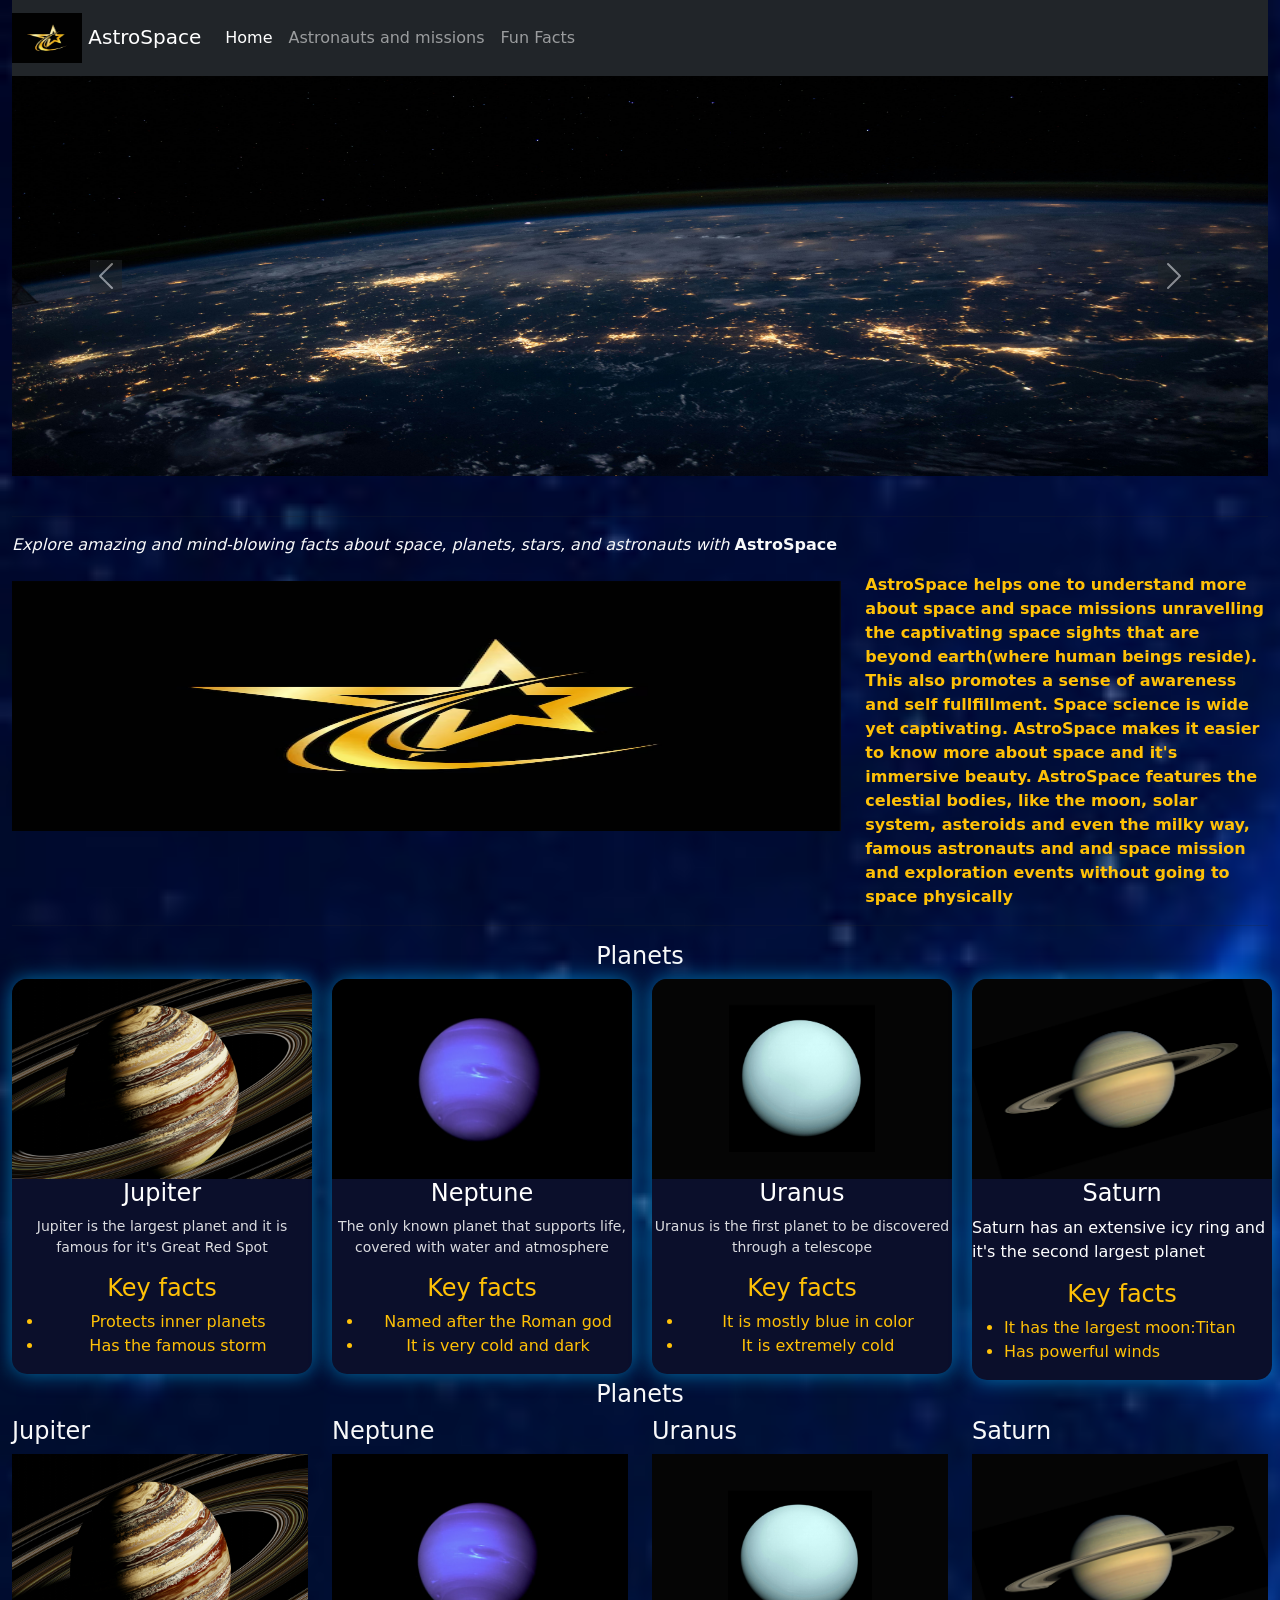
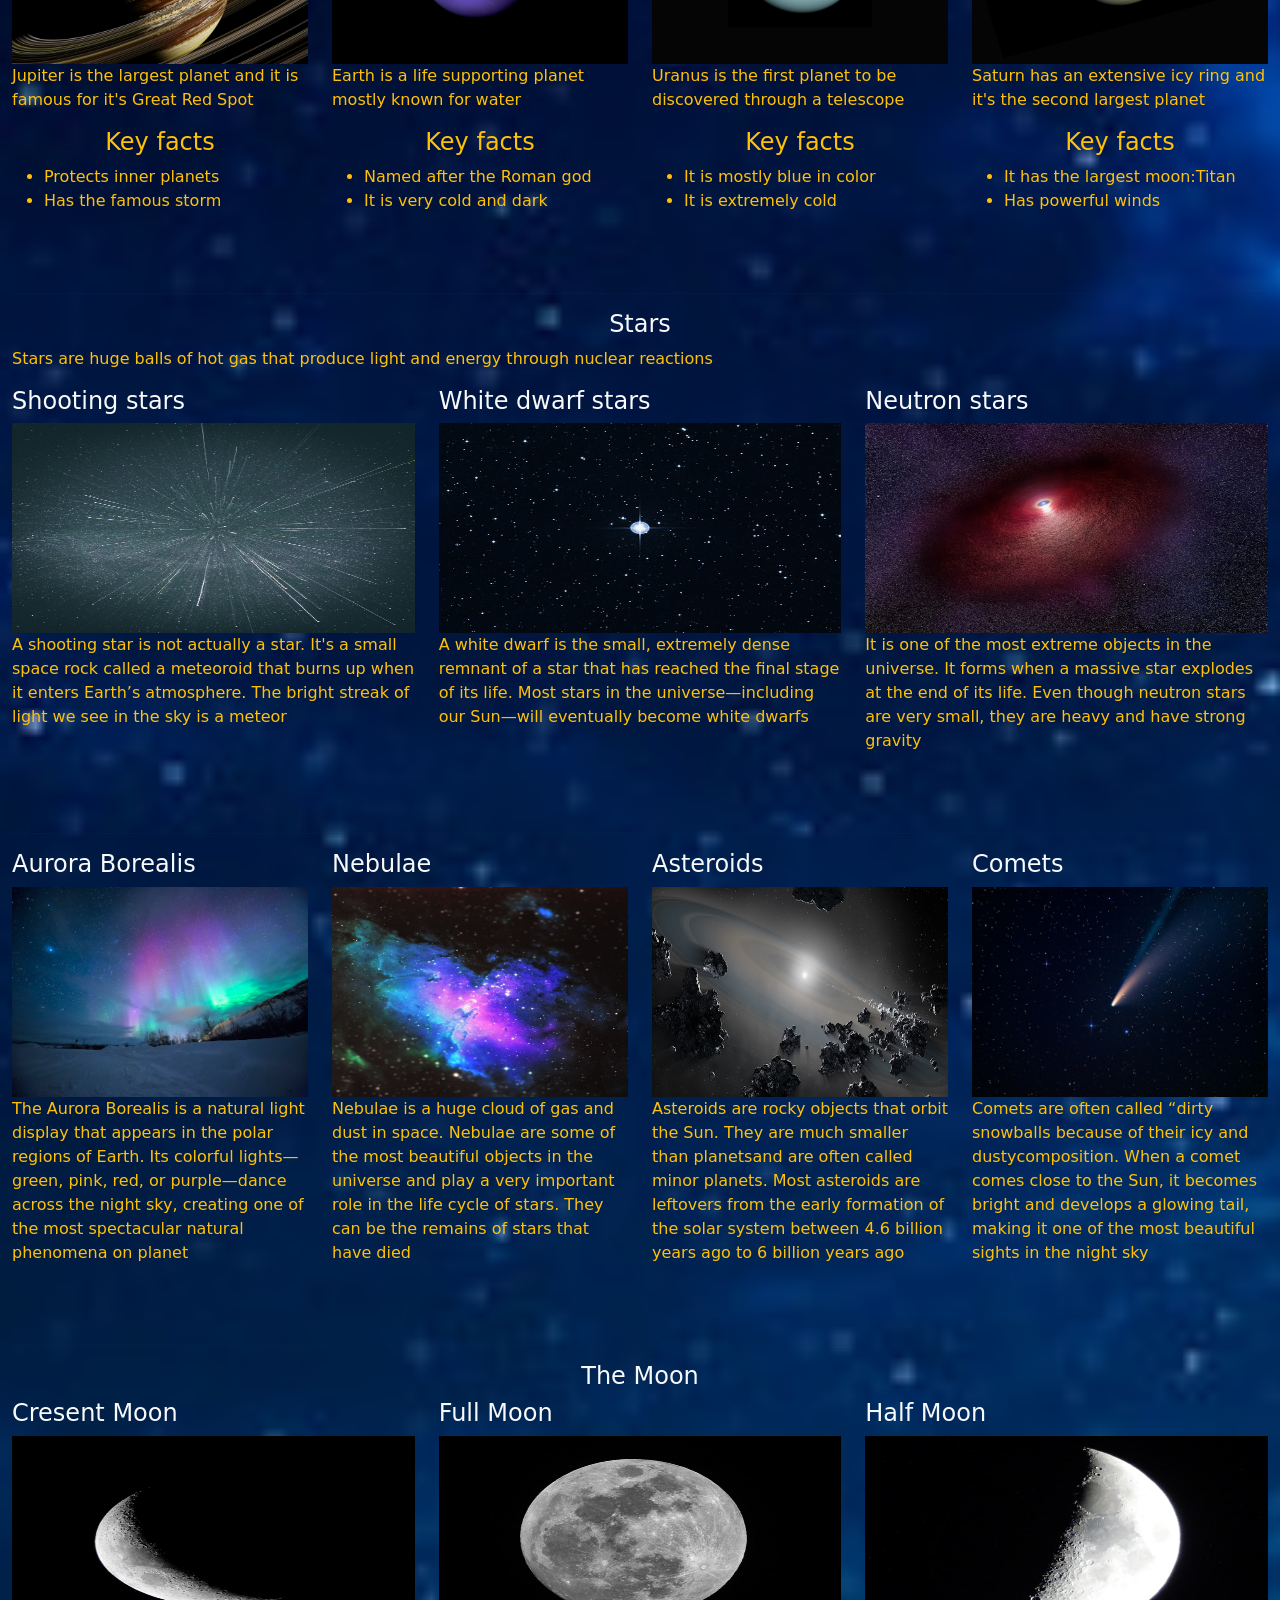
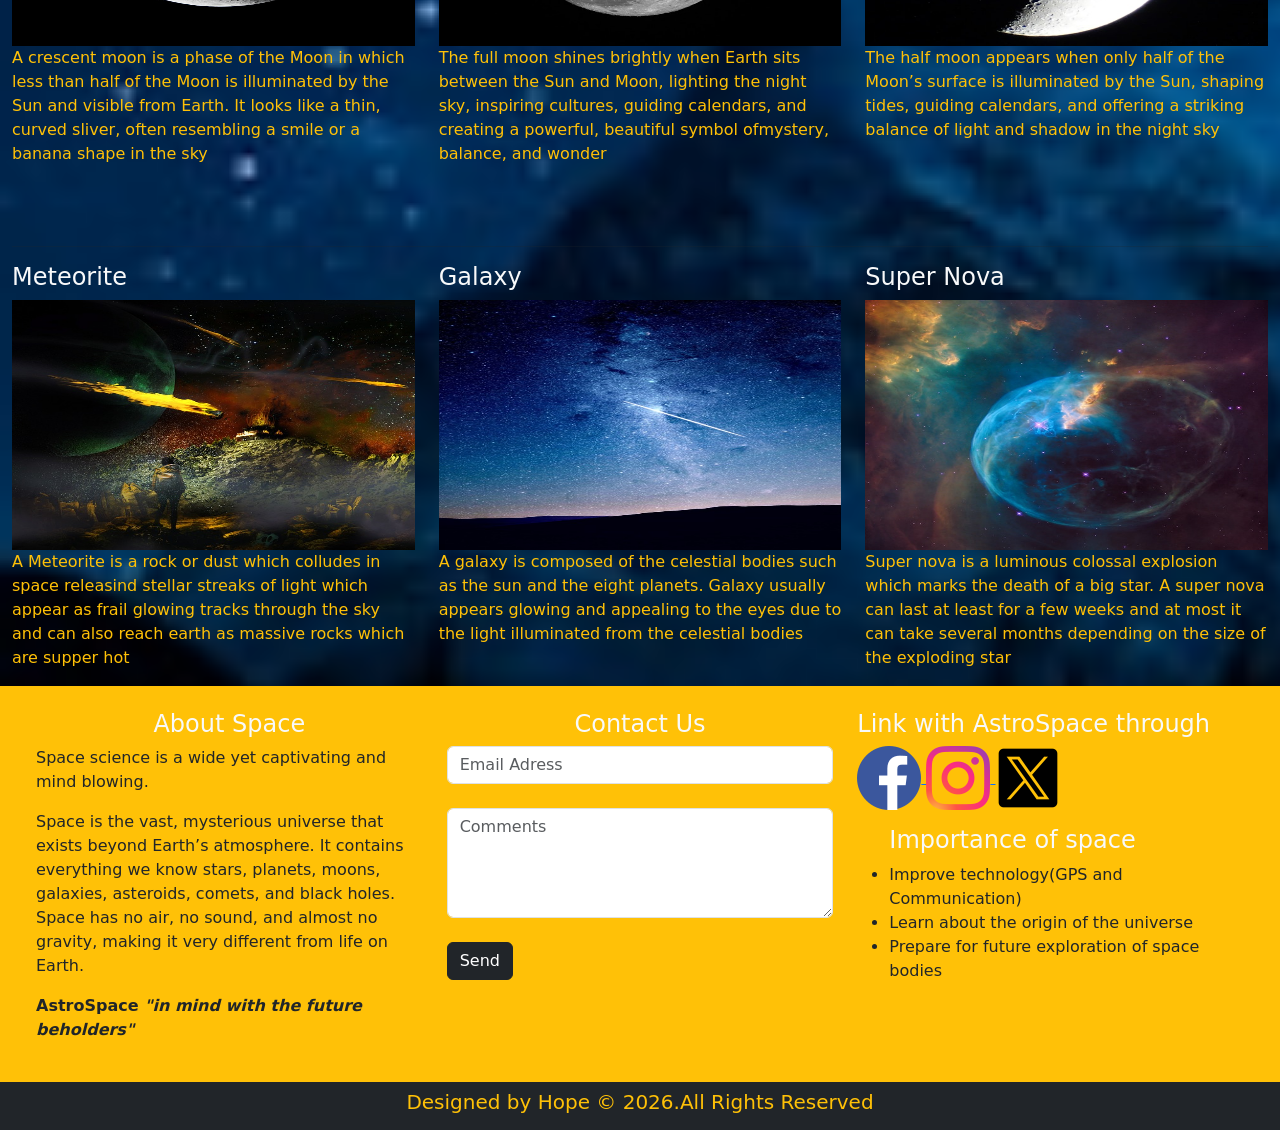
==== commit 4dbe54c0: "cards" ====
--- a/index.html
+++ b/index.html
@@ -70,7 +70,7 @@
                 </div>
         </section><br><hr>
         <!-- end of section two -->
-        <p class="text-light"><i>Explore amazing and mind‑blowing facts about space, planets, stars, and
+        <p class="text-light" id="bear"><i>Explore amazing and mind‑blowing facts about space, planets, stars, and
                 astronauts
                 with </i><b>AstroSpace</b></p>
         <!-- section 3 -->
@@ -90,6 +90,72 @@
                <!-- end of second child -->
          </section><hr>
          <!-- end of section three -->
+
+
+     <!-- section four -->
+        <section class="row">
+            <h4 class="text-light text-center">Planets</h4>
+            <div class="col-md-3">
+         <div class="planet-card">
+    <img src="images/jupiter.jpg" alt="Planet Earth">
+    <div class="card-body text-center">
+      <h4>Jupiter</h4>
+      <p>Jupiter is the largest planet and it is famous for it's Great Red Spot</p>
+      <h4 class="text-warning text-center">Key facts</h4>
+                <ul class="text-warning">
+                    <li>Protects inner planets</li>
+                    <li>Has the famous storm</li>
+                </ul>
+    </div>
+  </div>
+            </div>
+
+<div class="col-md-3">
+  <div class="planet-card">
+    <img src="images/neptune.jpg" alt="">
+    <div class="card-body text-center">
+    <h4>Neptune</h4>
+    <p>The only known planet that supports life, covered with water and atmosphere</p>
+     <h4 class="text-warning text-center">Key facts</h4>
+                <ul class="text-warning">
+                    <li>Named after the Roman god</li>
+                    <li>It is very cold and dark</li>
+                </ul>
+    </div>
+  </div>
+</div>
+
+<div class="col-md-3">
+  <div class="planet-card">
+    <img src="images/uranus.jpg" alt="">
+    <div class="card-body text-center">
+    <h4>Uranus</h4>
+    <p>Uranus is the first planet to be discovered through a telescope</p>
+    <h4 class="text-warning text-center">Key facts</h4>
+                <ul class="text-warning">
+                    <li>It is mostly blue in color</li>
+                    <li>It is extremely cold</li>
+                </ul>
+    </div>
+  </div>
+ </div>
+
+<div class="col-md-3">
+    <div class="planet-card">
+       <img src="images/saturn.jpg" alt=""> 
+       <div>
+        <h4 class="text-center">Saturn</h4>
+        <p>Saturn has an extensive icy ring and it's the second largest planet</p>
+<h4 class="text-warning text-center">Key facts</h4>
+                <ul class="text-warning">
+                    <li>It has the largest moon:Titan</li>
+                    <li>Has powerful winds</li>
+                </ul>
+       </div>
+    </div>
+</div>
+
+</section>
           <!-- section four -->
         <section class="row">
             <h4 class="text-light text-center">Planets</h4>
--- a/styles.css/styles1.css
+++ b/styles.css/styles1.css
@@ -2,4 +2,37 @@
     background-image:url("../images/night\ sky.jpg") ;
     background-repeat: no-repeat;
     background-size: cover;
-}+}
+#bear{
+color: goldenrod;
+}
+.planet-card {
+  width: 300px;
+  background: #0b0f2b;
+  border-radius: 15px;
+  overflow: hidden;
+  color: #ffffff;
+  box-shadow: 0 0 20px rgba(0, 183, 255, 0.6);
+  transition: transform 0.3s, box-shadow 0.3s;
+}
+
+.planet-card img {
+  width: 100%;
+  height: 200px;
+  object-fit: cover;
+}
+
+.planet-card:hover {
+  transform: scale(1.05);
+  box-shadow: 0 0 35px rgba(0, 183, 255, 1);
+}
+
+.card-body h3 {
+  margin-top: 10px;
+  color: #00e5ff;
+}
+
+.card-body p {
+  font-size: 14px;
+  opacity: 0.85;
+}
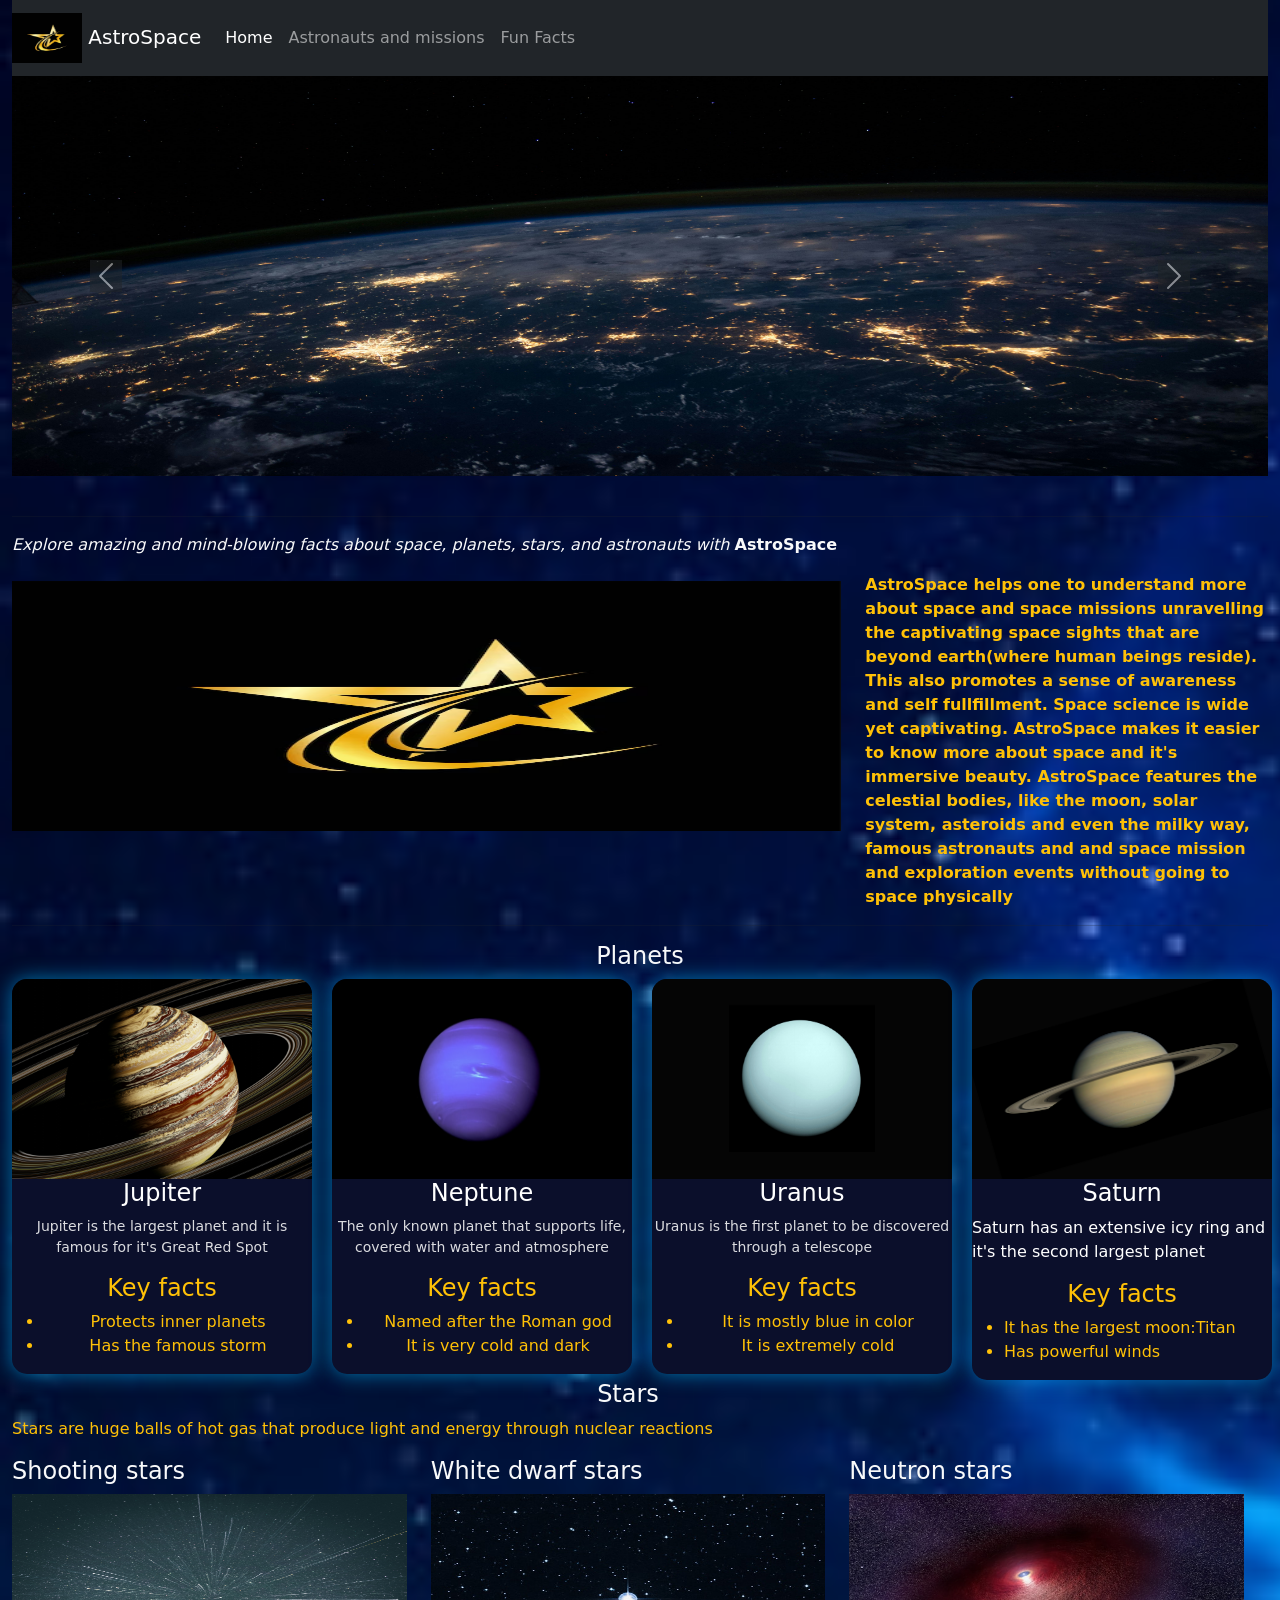
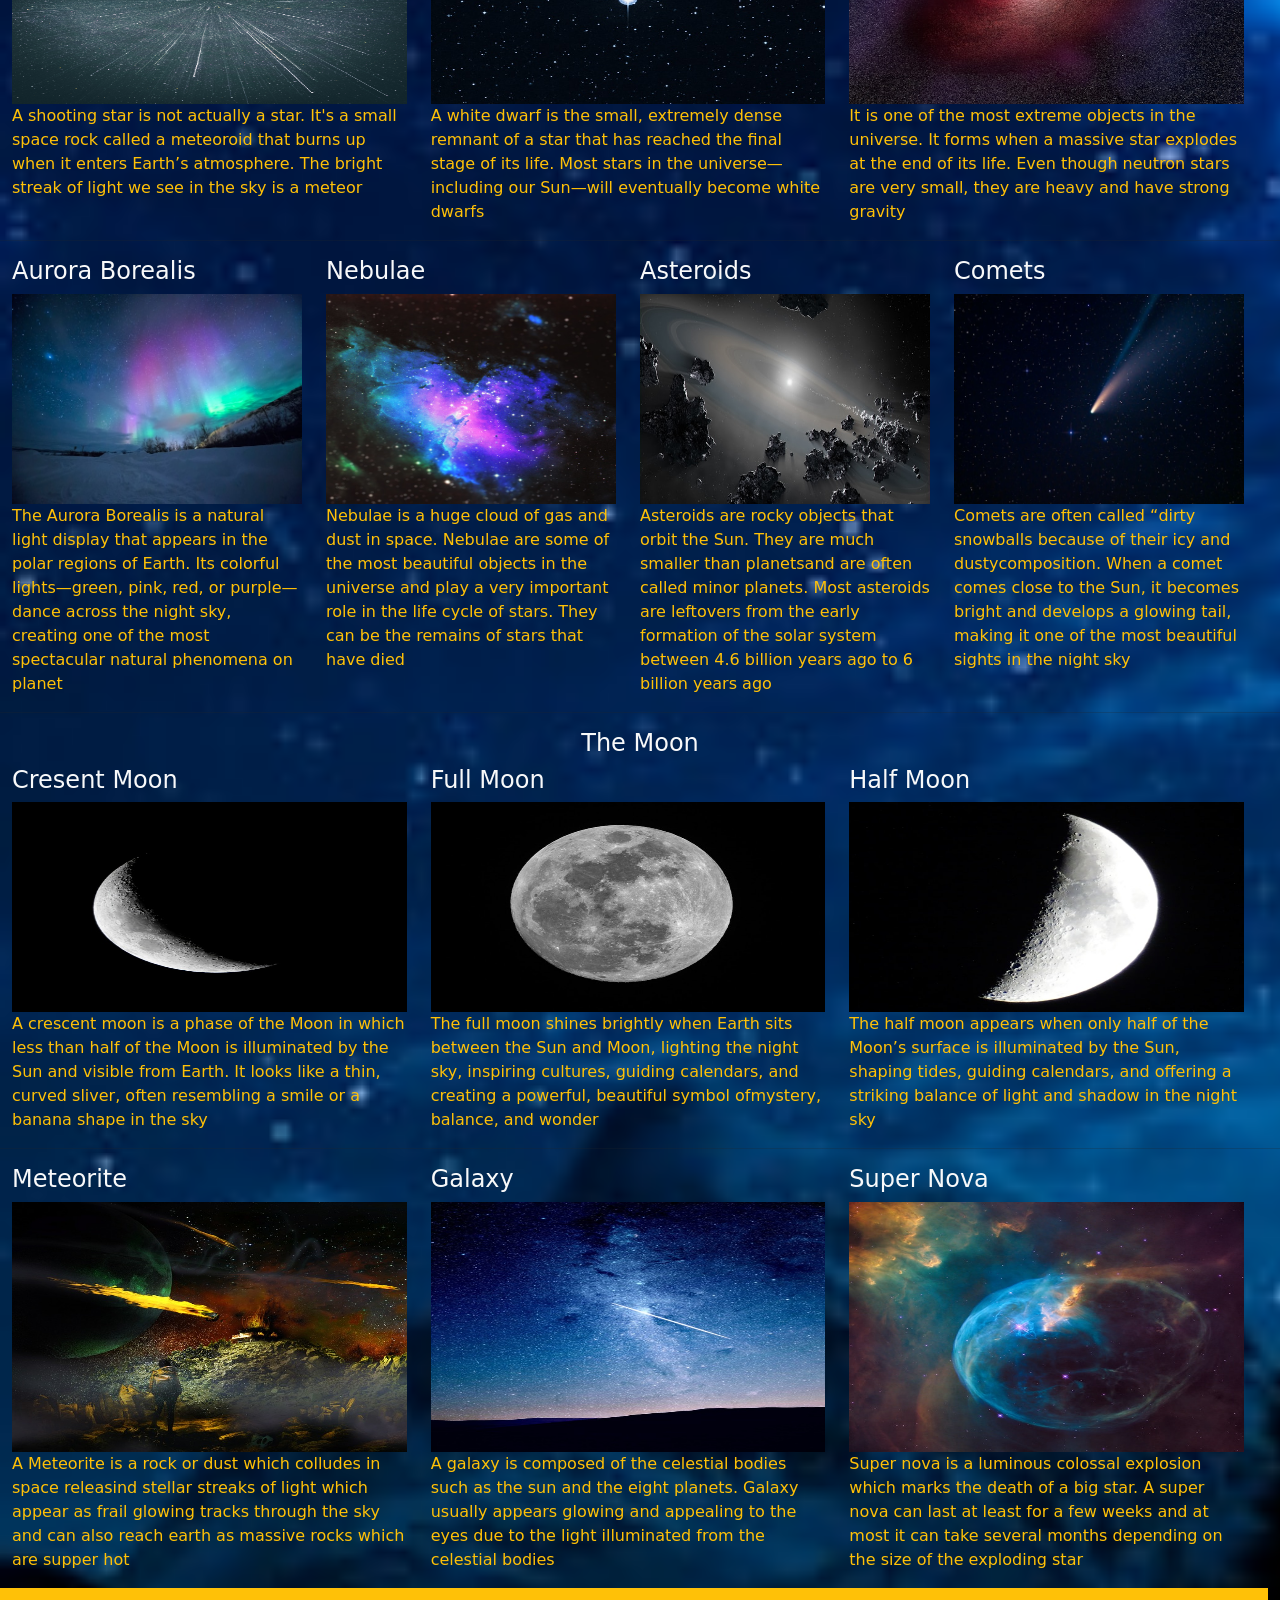
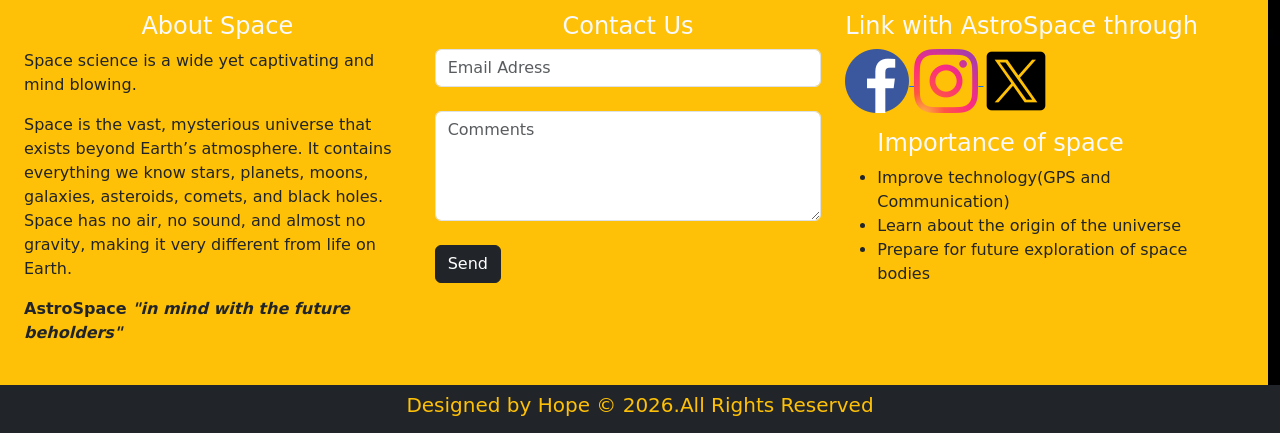
==== commit 8031b7b0: "card hoover" ====
--- a/index.html
+++ b/index.html
@@ -155,58 +155,7 @@
     </div>
 </div>
 
-</section>
-          <!-- section four -->
-        <section class="row">
-            <h4 class="text-light text-center">Planets</h4>
-            <div class="col-md-3">
-                <h4 class="text-light">Jupiter</h4>
-                <img src="images/jupiter.jpg" alt="jupiter" width="100%" height="210px">
-                <p class="text-warning">Jupiter is the largest planet and it is famous for it's Great Red Spot</p>
-                <h4 class="text-warning text-center">Key facts</h4>
-                <ul class="text-warning">
-                    <li>Protects inner planets</li>
-                    <li>Has the famous storm</li>
-                </ul>
-            </div>
-            <!-- end of first child -->
-            <!-- second child -->
-            <div class="col-md-3">
-                <h4 class="text-light">Neptune</h4>
-                <img src="images/neptune.jpg" alt="neptune" width="100%" height="210px">
-                <p class="text-warning">Earth is a life supporting planet mostly known for water</p>
-                <h4 class="text-warning text-center">Key facts</h4>
-                <ul class="text-warning">
-                    <li>Named after the Roman god</li>
-                    <li>It is very cold and dark</li>
-                </ul>
-            </div>
-            <!-- end of second child -->
-            <!-- third child -->
-            <div class="col-md-3">
-                <h4 class="text-light">Uranus</h4>
-                <img src="images/uranus.jpg" alt="uranus" width="100%" height="210px">
-                <p class="text-warning">Uranus is the first planet to be discovered through a telescope</p>
-                <h4 class="text-warning text-center">Key facts</h4>
-                <ul class="text-warning">
-                    <li>It is mostly blue in color</li>
-                    <li>It is extremely cold</li>
-                </ul>
-            </div>
-            <!-- end of third child -->
-            <!-- fourth child -->
-            <div class="col-md-3">
-                <h4 class="text-light">Saturn</h4>
-                <img src="images/saturn.jpg" alt="saturn" width="100%" height="210px">
-                <p class="text-warning">Saturn has an extensive icy ring and it's the second largest planet</p>
-                <h4 class="text-warning text-center">Key facts</h4>
-                <ul class="text-warning">
-                    <li>It has the largest moon:Titan</li>
-                    <li>Has powerful winds</li>
-                </ul>
-            </div>
-        </section><br><br><hr>
-        <!-- end of section three-->
+
 
         <!-- section four -->
         <section class="row">
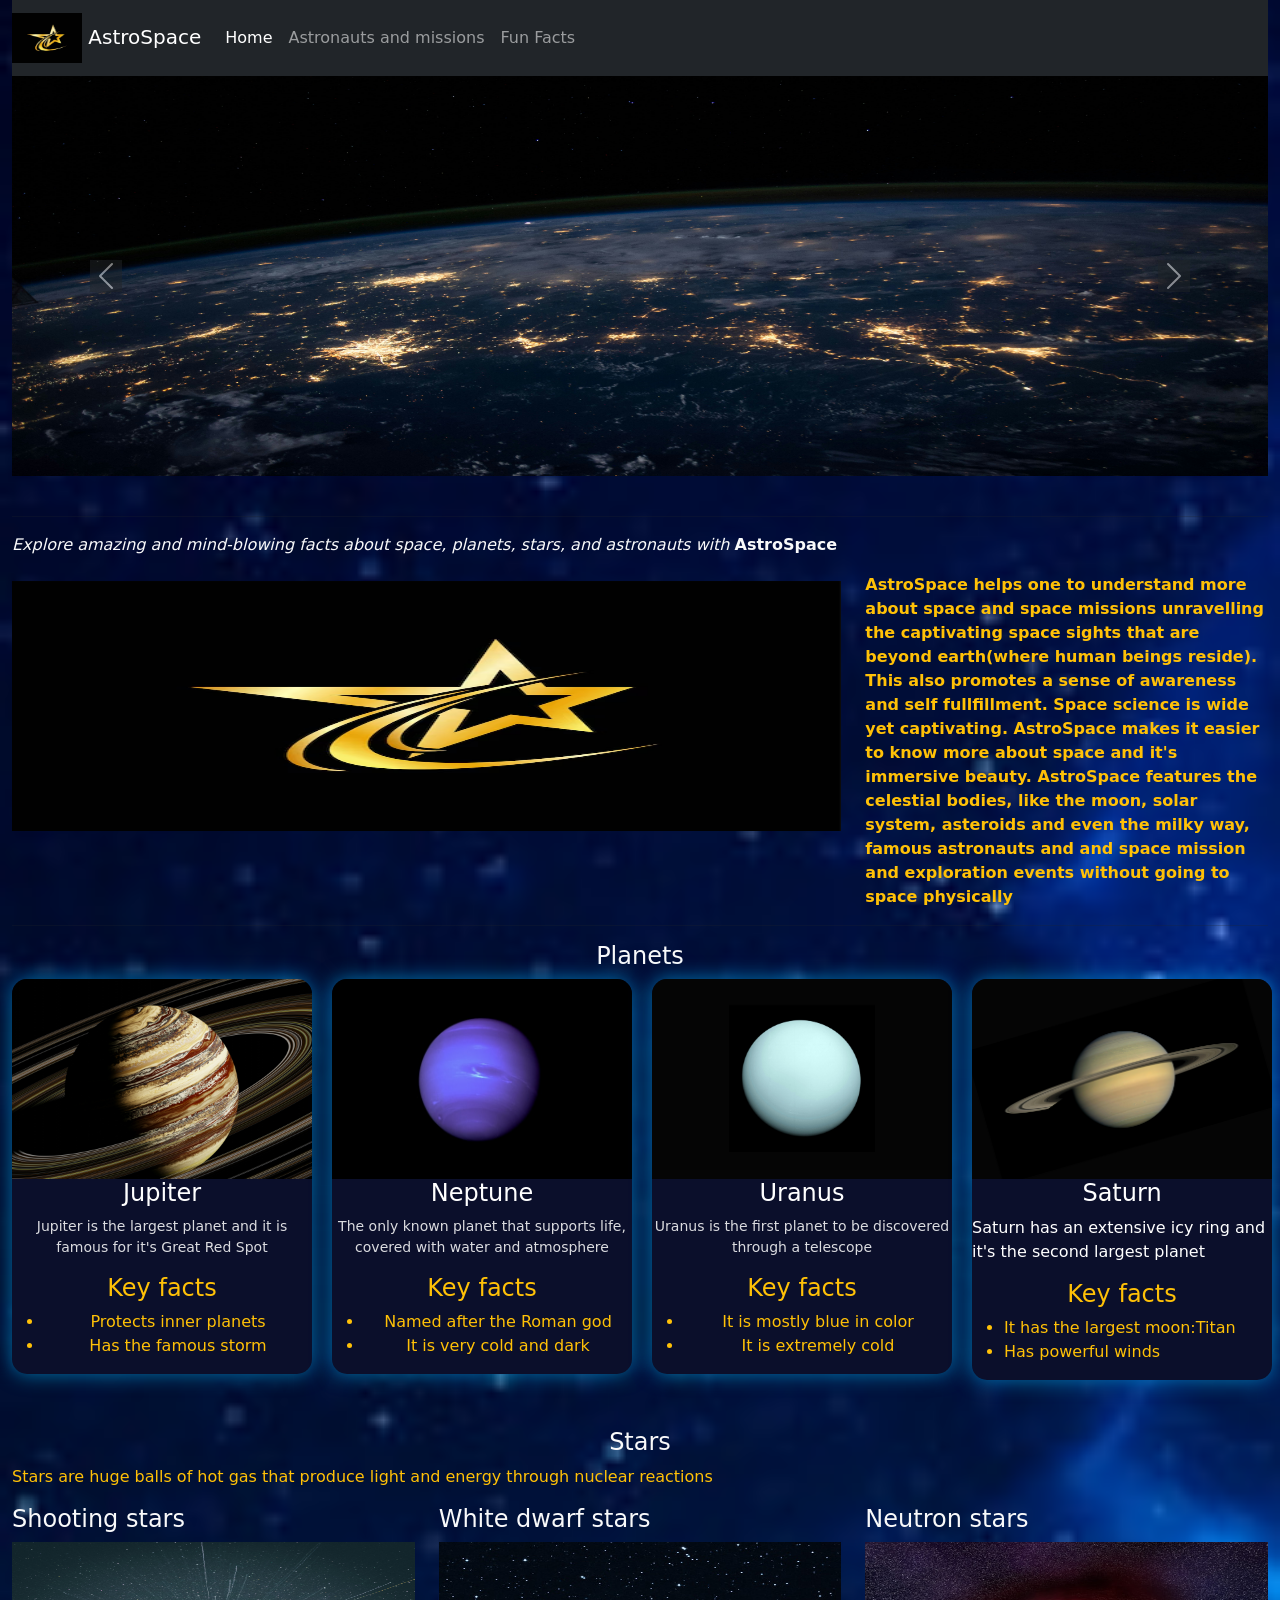
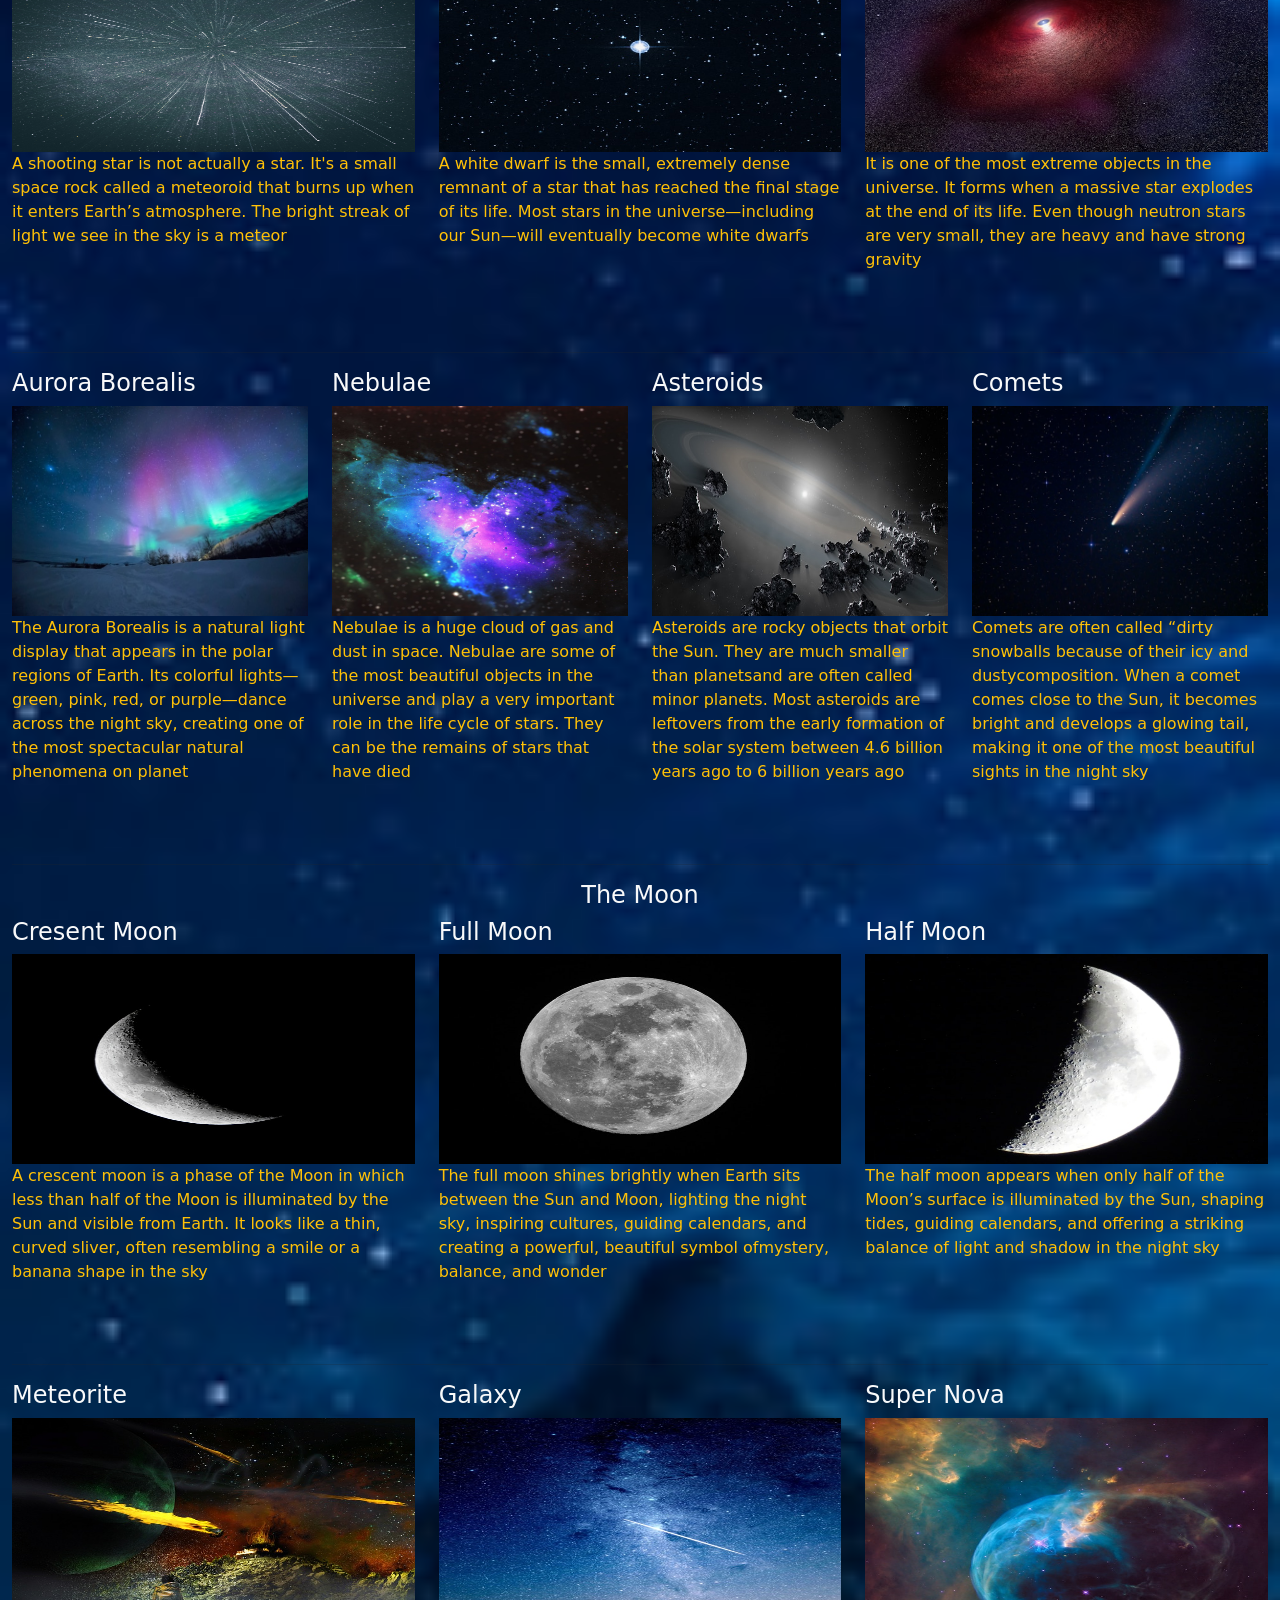
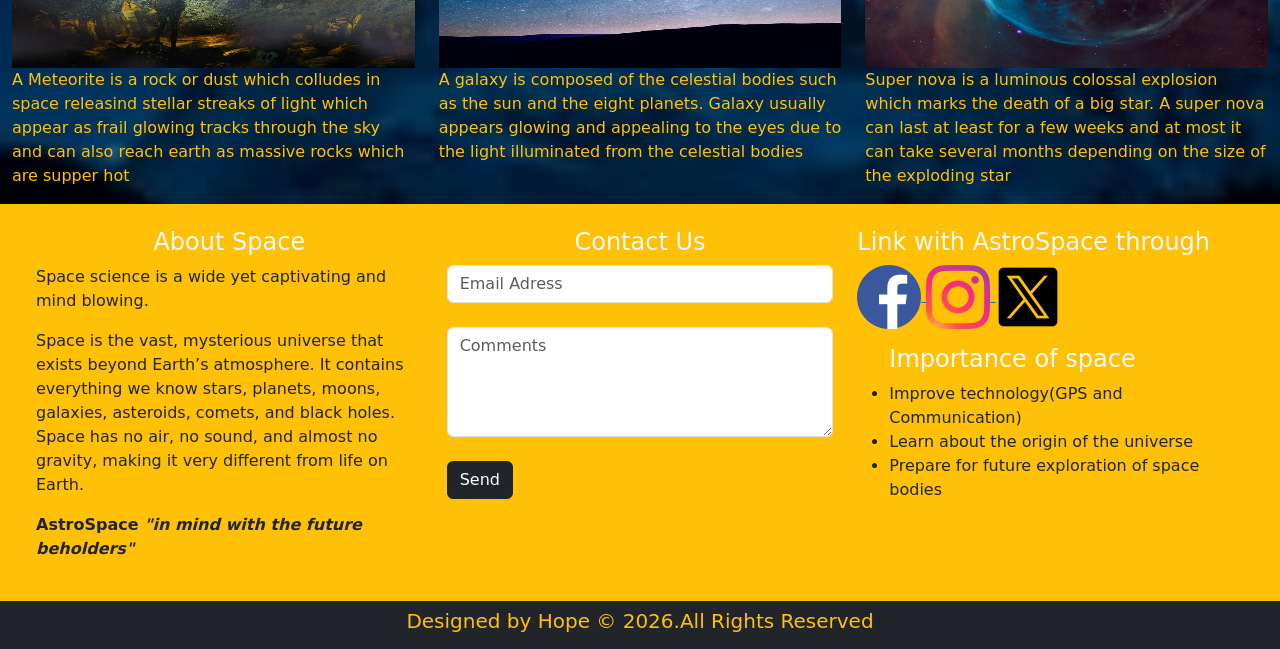
==== commit 3b9f4922: "added codes" ====
--- a/index.html
+++ b/index.html
@@ -20,7 +20,7 @@
                     <a href="#" class="navbar-brand">
                         <img src="images/gold star logo.jpg" alt="logo" width="70px" height="50px">
                         AstroSpace</a>
-                    <button class="navbar-toggler" data-bs-toggle="collapse" data-bs-target="#navbarcollapse">
+                    <button class="navbar-toggler" data-bs-toggle="collapse" data-bs-target="#navbarcollapse" title="Toggle navigation">
                         <span class="navbar-toggler-icon"></span>
                     </button>
                     <!-- nav links -->
@@ -68,281 +68,313 @@
                         </a>
                     </div>
                 </div>
-        </section><br><hr>
+        </section><br>
+        <hr>
         <!-- end of section two -->
-        <p class="text-light" id="bear"><i>Explore amazing and mind‑blowing facts about space, planets, stars, and
+        <p class="text-light" id="bear"><i>Explore amazing and mind-blowing facts about space, planets, stars, and
                 astronauts
                 with </i><b>AstroSpace</b></p>
         <!-- section 3 -->
-         <section class="row">
+        <section class="row">
             <!-- first child -->
-             <div class="col-md-8">
+            <div class="col-md-8">
                 <h4></h4>
                 <img src="images/gold star logo.jpg" alt="outer space" width="100%" height="250px">
-             </div>
-             <!-- end of first child -->
-              <!-- second child -->
-               <div class="col-md-4">
-                <b class="text-warning">AstroSpace helps one to understand more about space and space missions unravelling the captivating space sights that are beyond earth(where human beings reside). This also promotes a sense of awareness and self fullfillment. Space science is wide yet captivating. AstroSpace makes it easier to know more about space and it's immersive beauty. AstroSpace features the celestial bodies, like the moon, solar system, asteroids and even the milky way, famous astronauts
-                and and space mission and exploration events without going to space physically
+            </div>
+            <!-- end of first child -->
+            <!-- second child -->
+            <div class="col-md-4">
+                <b class="text-warning">AstroSpace helps one to understand more about space and space missions
+                    unravelling the captivating space sights that are beyond earth(where human beings reside). This also
+                    promotes a sense of awareness and self fullfillment. Space science is wide yet captivating.
+                    AstroSpace makes it easier to know more about space and it's immersive beauty. AstroSpace features
+                    the celestial bodies, like the moon, solar system, asteroids and even the milky way, famous
+                    astronauts
+                    and and space mission and exploration events without going to space physically
                 </b>
-               </div>
-               <!-- end of second child -->
-         </section><hr>
-         <!-- end of section three -->
-
-
-     <!-- section four -->
+            </div>
+            <!-- end of second child -->
+        </section>
+        <hr>
+        <!-- end of section three -->
+
+
+        <!-- section four -->
         <section class="row">
             <h4 class="text-light text-center">Planets</h4>
             <div class="col-md-3">
-         <div class="planet-card">
-    <img src="images/jupiter.jpg" alt="Planet Earth">
-    <div class="card-body text-center">
-      <h4>Jupiter</h4>
-      <p>Jupiter is the largest planet and it is famous for it's Great Red Spot</p>
-      <h4 class="text-warning text-center">Key facts</h4>
-                <ul class="text-warning">
-                    <li>Protects inner planets</li>
-                    <li>Has the famous storm</li>
-                </ul>
-    </div>
-  </div>
-            </div>
-
-<div class="col-md-3">
-  <div class="planet-card">
-    <img src="images/neptune.jpg" alt="">
-    <div class="card-body text-center">
-    <h4>Neptune</h4>
-    <p>The only known planet that supports life, covered with water and atmosphere</p>
-     <h4 class="text-warning text-center">Key facts</h4>
-                <ul class="text-warning">
-                    <li>Named after the Roman god</li>
-                    <li>It is very cold and dark</li>
-                </ul>
-    </div>
-  </div>
-</div>
-
-<div class="col-md-3">
-  <div class="planet-card">
-    <img src="images/uranus.jpg" alt="">
-    <div class="card-body text-center">
-    <h4>Uranus</h4>
-    <p>Uranus is the first planet to be discovered through a telescope</p>
-    <h4 class="text-warning text-center">Key facts</h4>
-                <ul class="text-warning">
-                    <li>It is mostly blue in color</li>
-                    <li>It is extremely cold</li>
-                </ul>
-    </div>
-  </div>
- </div>
-
-<div class="col-md-3">
-    <div class="planet-card">
-       <img src="images/saturn.jpg" alt=""> 
-       <div>
-        <h4 class="text-center">Saturn</h4>
-        <p>Saturn has an extensive icy ring and it's the second largest planet</p>
-<h4 class="text-warning text-center">Key facts</h4>
-                <ul class="text-warning">
-                    <li>It has the largest moon:Titan</li>
-                    <li>Has powerful winds</li>
-                </ul>
-       </div>
-    </div>
-</div>
-
-
-
-        <!-- section four -->
-        <section class="row">
-            <h4 class="text-light text-center">Stars</h4>
-            <p class="text-warning">Stars are huge balls of hot gas that produce light and energy through nuclear
-                reactions</p>
-            <!-- first child -->
-            <div class="col-md-4">
-                <h4 class="text-light">Shooting stars</h4>
-                <img src="images/shooting stars.jpg" alt="shooting stars" width="100%" height="210px">
-                <p class="text-warning">A shooting star is not actually a star. It's a small space rock called a meteoroid
-                    that burns up when it enters Earth’s atmosphere. The bright streak of light we see in the sky is a
-                    meteor</p>
-            </div>
-            <!-- end of first child -->
-            <!-- second child -->
-            <div class="col-md-4">
-                <h4 class="text-light">White dwarf stars</h4>
-                <img src="images/stars.jpg" alt="stars" width="100%" height="210px">
-                <p class="text-warning">A white dwarf is the small, extremely dense remnant of a star that has reached the
-                    final stage of its life. Most stars in the universe—including our Sun—will eventually become white
-                    dwarfs</p>
-            </div>
-            <!-- end of second child -->
-            <!-- third child -->
-            <div class="col-md-4">
-                <h4 class="text-light">Neutron stars</h4>
-                <img src="images/neutron stars.jpg" alt="neutron stars" width="100%" height="210px">
-                <p class="text-warning">It is one of the most extreme objects in the universe. It forms when a massive
-                    star explodes at the end of its life. Even though neutron stars are very small, they are heavy and
-                    have strong gravity</p>
-            </div>
-            <!-- end of third child -->
-        </section><br><br><hr>
-        <!-- end of section four -->
-
-        <!-- section five -->
-        <section class="row">
-            <!-- first child -->
+                <div class="planet-card">
+                    <img src="images/jupiter.jpg" alt="Planet Earth">
+                    <div class="card-body text-center">
+                        <h4>Jupiter</h4>
+                        <p>Jupiter is the largest planet and it is famous for it's Great Red Spot</p>
+                        <h4 class="text-warning text-center">Key facts</h4>
+                        <ul class="text-warning">
+                            <li>Protects inner planets</li>
+                            <li>Has the famous storm</li>
+                        </ul>
+                    </div>
+                </div>
+            </div>
+
             <div class="col-md-3">
-                <h4 class="text-light">Aurora Borealis</h4>
-                <img src="images/aurora borealis.jpg" alt="aurora" width="100%" height="210px">
-                <p class="text-warning">The Aurora Borealis is a natural light display that appears in the polar regions
-                    of Earth. Its colorful lights—green, pink, red, or purple—dance across the night sky, creating one
-                    of the most spectacular natural phenomena on planet</p>
-            </div>
-            <!-- end of first child -->
-            <!-- second child -->
+                <div class="planet-card">
+                    <img src="images/neptune.jpg" alt="">
+                    <div class="card-body text-center">
+                        <h4>Neptune</h4>
+                        <p>The only known planet that supports life, covered with water and atmosphere</p>
+                        <h4 class="text-warning text-center">Key facts</h4>
+                        <ul class="text-warning">
+                            <li>Named after the Roman god</li>
+                            <li>It is very cold and dark</li>
+                        </ul>
+                    </div>
+                </div>
+            </div>
+
             <div class="col-md-3">
-                <h4 class="text-light">Nebulae</h4>
-                <img src="images/nebula.jpg" alt="nebulae" width="100%" height="210px">
-                <p class="text-warning">Nebulae is a huge cloud of gas and dust in space. Nebulae are some of the most
-                    beautiful objects in the universe and play a very important role in the life cycle of stars. They
-                    can be the remains of stars that have died</p>
-            </div>
-            <!-- end of second child -->
-            <!-- third child -->
+                <div class="planet-card">
+                    <img src="images/uranus.jpg" alt="">
+                    <div class="card-body text-center">
+                        <h4>Uranus</h4>
+                        <p>Uranus is the first planet to be discovered through a telescope</p>
+                        <h4 class="text-warning text-center">Key facts</h4>
+                        <ul class="text-warning">
+                            <li>It is mostly blue in color</li>
+                            <li>It is extremely cold</li>
+                        </ul>
+                    </div>
+                </div>
+            </div>
+
             <div class="col-md-3">
-                <h4 class="text-light">Asteroids</h4>
-                <img src="images/asteroids.jpg" alt="asteroids" width="100%" height="210px">
-                <p class="text-warning">Asteroids are rocky objects that orbit the Sun. They are much smaller than
-                    planetsand are often called minor planets. Most asteroids are leftovers from the early formation of
-                    the solar system between 4.6 billion years ago to 6 billion years ago</p>
-            </div>
-            <!-- end of third child -->
-            <!-- fourth child -->
-            <div class="col-md-3">
-                <h4 class="text-light">Comets</h4>
-                <img src="images/comet.jpg" alt="comet" width="100%" height="210px">
-                <p class="text-warning"> Comets are often called “dirty snowballs because of their icy and dustycomposition. When a comet comes close to the Sun, it becomes bright and develops a glowing tail, making it one of the most beautiful sights in the night sky</p>
-            </div>
-            <!-- end of fourth child -->
-        </section><br><br><hr>
-        <!-- end of section five -->
-
-        <h4 class="text-center text-light">The Moon</h4>
-        <!-- section six -->
-        <section class="row">
-            <!-- first child -->
-            <div class="col-md-4">
-                <h4 class="text-light">Cresent Moon</h4>
-                <img src="images/cre.jpg" alt="cresent moon" width="100%" height="210px">
-                <p class="text-warning">A crescent moon is a phase of the Moon in which less than half of the Moon is illuminated by the Sun and visible from Earth. It looks like a thin, curved sliver, often resembling a smile or a banana shape in the sky</p>
-            </div>
-            <!-- end of first child -->
-            <!-- second child -->
-            <div class="col-md-4">
-                <h4 class="text-light">Full Moon</h4>
-                <img src="images/moon.jpg" alt="full moon" width="100%" height="210px">
-                <p class="text-warning">The full moon shines brightly when Earth sits between the Sun and Moon,
-                    lighting the night sky, inspiring cultures, guiding calendars, and creating a powerful, beautiful symbol ofmystery, balance, and wonder </p>
-            </div>
-            <!-- end of second child -->
-            <!-- third child -->
-            <div class="col-md-4">
-                <h4 class="text-light">Half Moon</h4>
-                <img src="images/half moon.jpg" alt="half moon" width="100%" height="210px">
-                <p class="text-warning">The half moon appears when only half of the Moon’s surface is illuminated by the
-                    Sun, shaping tides, guiding calendars, and offering a striking balance of light and shadow in the
-                    night sky</p>
-            </div>
-            <!-- end of third child -->
-        </section><br><br><hr>
-        <!-- end of section six -->
-
-        <!-- section seven-->
-        <section class="row">
-            <!-- first child -->
-            <div class="col-md-4">
-                <h4 class="text-light">Meteorite</h4>
-                <img src="images/doomsday-2790858_640.jpg" alt="meteor" width="100%" height="250px">
-                <p class="text-warning">A Meteorite is a rock or dust which colludes in space releasind stellar streaks of
-                    light which appear as frail glowing tracks through the sky and can also reach earth as massive
-                    rocks which are supper hot</p>
-            </div>
-            <!-- end of first child -->
-            <!-- second child -->
-            <div class="col-md-4">
-                <h4 class="text-light">Galaxy</h4>
-                <img src="images/galaxie.jpg" alt="galaxy" width="100%" height="250px">
-                <p class="text-warning">A galaxy is composed of the celestial bodies such as the sun and the eight
-                    planets. Galaxy usually appears glowing and appealing to the eyes due to the light illuminated
-                    from the celestial bodies</p>
-            </div>
-            <!-- end of second child -->
-            <!-- third child -->
-            <div class="col-md-4">
-                <h4 class="text-light">Super Nova</h4>
-                <img src="images/super nova.jpg" alt="super nova" width="100%" height="250px">
-                <p class="text-warning">Super nova is a luminous colossal explosion which marks the death of a big star. A
-                    super nova can last at least for a few weeks and at most it can take several months depending on the
-                    size of the exploding star</p>
-            </div>
-            <!-- end of third child -->
-        </section>
-        <!-- end of section seven -->
-
-        <!-- section eight-->
-        <section class="row">
-            <!-- first child -->
-        </section>
-        <section class="row bg-warning p-4">
-            <!-- first child -->
-            <div class="col-md-4 text-dark">
-                <h4 class="text-center text-light">About Space</h4>
-                <p>Space science is a wide yet captivating and mind blowing.</p>
-                <p>Space is the vast, mysterious universe that exists beyond Earth’s atmosphere. It contains everything
-                    we know stars, planets, moons, galaxies, asteroids, comets, and black holes. Space has no air, no
-                    sound, and almost no gravity, making it very different from life on Earth.</p>
-                <p><b>AstroSpace <i>"in mind with the future beholders"</i></b></p>
-            </div>
-            <!-- end of first child -->
-            <!-- second child -->
-            <div class="col-md-4">
-                <h4 class="text-center text-light">Contact Us</h4>
-                <form action="">
-                    <input type="email" placeholder="Email Adress" class="form-control"><br>
-                    <textarea name="" id="" class="form-control" placeholder="Comments" cols="12"
-                        rows="4.5"></textarea><br>
-                    <input type="submit" value="Send" class="btn btn-dark">
-                </form>
-            </div>
-            <!-- end of second child -->
-            <!-- third child -->
-            <div class="col-md-4">
-                <h4 class="text-start text-light">Link with AstroSpace through</h4>
-                <a href="https://www.facebook.com">
-                    <img src="images/fb.png" alt="Facebook">
-                </a>
-                <a href="https://www.instagram.com">
-                    <img src="images/in.png" alt="Instagram">
-                </a>
-                <a href="https://www.twitter.com">
-                    <img src="images/x.png" alt="X">
-                </a>
-                <p>
-                <ul>
-                    <h4 class="text-light">Importance of space</h4>
-                    <li>Improve technology(GPS and Communication)</li>
-                    <li>Learn about the origin of the universe</li>
-                    <li>Prepare for future exploration of space bodies</li>
-                </ul>
-                </p>
-            </div>
-            <!-- end of third child -->
-        </section>
-        <!-- end of section eight -->
+                <div class="planet-card">
+                    <img src="images/saturn.jpg" alt="">
+                    <div>
+                        <h4 class="text-center">Saturn</h4>
+                        <p>Saturn has an extensive icy ring and it's the second largest planet</p>
+                        <h4 class="text-warning text-center">Key facts</h4>
+                        <ul class="text-warning">
+                            <li>It has the largest moon:Titan</li>
+                            <li>Has powerful winds</li>
+                        </ul>
+                    </div>
+                </div>
+            </div>
+        </section><br><br>
+
+            <!-- section four -->
+            <section class="row">
+                <h4 class="text-light text-center">Stars</h4>
+                <p class="text-warning">Stars are huge balls of hot gas that produce light and energy through nuclear
+                    reactions</p>
+                <!-- first child -->
+                <div class="col-md-4">
+                    <h4 class="text-light">Shooting stars</h4>
+                    <img src="images/shooting stars.jpg" alt="shooting stars" width="100%" height="210px">
+                    <p class="text-warning">A shooting star is not actually a star. It's a small space rock called a
+                        meteoroid
+                        that burns up when it enters Earth’s atmosphere. The bright streak of light we see in the sky is
+                        a
+                        meteor</p>
+                </div>
+                <!-- end of first child -->
+                <!-- second child -->
+                <div class="col-md-4">
+                    <h4 class="text-light">White dwarf stars</h4>
+                    <img src="images/stars.jpg" alt="stars" width="100%" height="210px">
+                    <p class="text-warning">A white dwarf is the small, extremely dense remnant of a star that has
+                        reached the
+                        final stage of its life. Most stars in the universe—including our Sun—will eventually become
+                        white
+                        dwarfs</p>
+                </div>
+                <!-- end of second child -->
+                <!-- third child -->
+                <div class="col-md-4">
+                    <h4 class="text-light">Neutron stars</h4>
+                    <img src="images/neutron stars.jpg" alt="neutron stars" width="100%" height="210px">
+                    <p class="text-warning">It is one of the most extreme objects in the universe. It forms when a
+                        massive
+                        star explodes at the end of its life. Even though neutron stars are very small, they are heavy
+                        and
+                        have strong gravity</p>
+                </div>
+                <!-- end of third child -->
+            </section><br><br>
+            <hr>
+            <!-- end of section four -->
+
+            <!-- section five -->
+            <section class="row">
+                <!-- first child -->
+                <div class="col-md-3">
+                    <h4 class="text-light">Aurora Borealis</h4>
+                    <img src="images/aurora borealis.jpg" alt="aurora" width="100%" height="210px">
+                    <p class="text-warning">The Aurora Borealis is a natural light display that appears in the polar
+                        regions
+                        of Earth. Its colorful lights—green, pink, red, or purple—dance across the night sky, creating
+                        one
+                        of the most spectacular natural phenomena on planet</p>
+                </div>
+                <!-- end of first child -->
+                <!-- second child -->
+                <div class="col-md-3">
+                    <h4 class="text-light">Nebulae</h4>
+                    <img src="images/nebula.jpg" alt="nebulae" width="100%" height="210px">
+                    <p class="text-warning">Nebulae is a huge cloud of gas and dust in space. Nebulae are some of the
+                        most
+                        beautiful objects in the universe and play a very important role in the life cycle of stars.
+                        They
+                        can be the remains of stars that have died</p>
+                </div>
+                <!-- end of second child -->
+                <!-- third child -->
+                <div class="col-md-3">
+                    <h4 class="text-light">Asteroids</h4>
+                    <img src="images/asteroids.jpg" alt="asteroids" width="100%" height="210px">
+                    <p class="text-warning">Asteroids are rocky objects that orbit the Sun. They are much smaller than
+                        planetsand are often called minor planets. Most asteroids are leftovers from the early formation
+                        of
+                        the solar system between 4.6 billion years ago to 6 billion years ago</p>
+                </div>
+                <!-- end of third child -->
+                <!-- fourth child -->
+                <div class="col-md-3">
+                    <h4 class="text-light">Comets</h4>
+                    <img src="images/comet.jpg" alt="comet" width="100%" height="210px">
+                    <p class="text-warning"> Comets are often called “dirty snowballs because of their icy and
+                        dustycomposition. When a comet comes close to the Sun, it becomes bright and develops a glowing
+                        tail, making it one of the most beautiful sights in the night sky</p>
+                </div>
+                <!-- end of fourth child -->
+            </section><br><br>
+            <hr>
+            <!-- end of section five -->
+
+            <h4 class="text-center text-light">The Moon</h4>
+            <!-- section six -->
+            <section class="row">
+                <!-- first child -->
+                <div class="col-md-4">
+                    <h4 class="text-light">Cresent Moon</h4>
+                    <img src="images/cre.jpg" alt="cresent moon" width="100%" height="210px">
+                    <p class="text-warning">A crescent moon is a phase of the Moon in which less than half of the Moon
+                        is illuminated by the Sun and visible from Earth. It looks like a thin, curved sliver, often
+                        resembling a smile or a banana shape in the sky</p>
+                </div>
+                <!-- end of first child -->
+                <!-- second child -->
+                <div class="col-md-4">
+                    <h4 class="text-light">Full Moon</h4>
+                    <img src="images/moon.jpg" alt="full moon" width="100%" height="210px">
+                    <p class="text-warning">The full moon shines brightly when Earth sits between the Sun and Moon,
+                        lighting the night sky, inspiring cultures, guiding calendars, and creating a powerful,
+                        beautiful symbol ofmystery, balance, and wonder </p>
+                </div>
+                <!-- end of second child -->
+                <!-- third child -->
+                <div class="col-md-4">
+                    <h4 class="text-light">Half Moon</h4>
+                    <img src="images/half moon.jpg" alt="half moon" width="100%" height="210px">
+                    <p class="text-warning">The half moon appears when only half of the Moon’s surface is illuminated by
+                        the
+                        Sun, shaping tides, guiding calendars, and offering a striking balance of light and shadow in
+                        the
+                        night sky</p>
+                </div>
+                <!-- end of third child -->
+            </section><br><br>
+            <hr>
+            <!-- end of section six -->
+
+            <!-- section seven-->
+            <section class="row">
+                <!-- first child -->
+                <div class="col-md-4">
+                    <h4 class="text-light">Meteorite</h4>
+                    <img src="images/doomsday-2790858_640.jpg" alt="meteor" width="100%" height="250px">
+                    <p class="text-warning">A Meteorite is a rock or dust which colludes in space releasind stellar
+                        streaks of
+                        light which appear as frail glowing tracks through the sky and can also reach earth as massive
+                        rocks which are supper hot</p>
+                </div>
+                <!-- end of first child -->
+                <!-- second child -->
+                <div class="col-md-4">
+                    <h4 class="text-light">Galaxy</h4>
+                    <img src="images/galaxie.jpg" alt="galaxy" width="100%" height="250px">
+                    <p class="text-warning">A galaxy is composed of the celestial bodies such as the sun and the eight
+                        planets. Galaxy usually appears glowing and appealing to the eyes due to the light illuminated
+                        from the celestial bodies</p>
+                </div>
+                <!-- end of second child -->
+                <!-- third child -->
+                <div class="col-md-4">
+                    <h4 class="text-light">Super Nova</h4>
+                    <img src="images/super nova.jpg" alt="super nova" width="100%" height="250px">
+                    <p class="text-warning">Super nova is a luminous colossal explosion which marks the death of a big
+                        star. A
+                        super nova can last at least for a few weeks and at most it can take several months depending on
+                        the
+                        size of the exploding star</p>
+                </div>
+                <!-- end of third child -->
+            </section>
+            <!-- end of section seven -->
+
+            <!-- section eight-->
+            <section class="row">
+                <!-- first child -->
+            </section>
+            <section class="row bg-warning p-4">
+                <!-- first child -->
+                <div class="col-md-4 text-dark">
+                    <h4 class="text-center text-light">About Space</h4>
+                    <p>Space science is a wide yet captivating and mind blowing.</p>
+                    <p>Space is the vast, mysterious universe that exists beyond Earth’s atmosphere. It contains
+                        everything
+                        we know stars, planets, moons, galaxies, asteroids, comets, and black holes. Space has no air,
+                        no
+                        sound, and almost no gravity, making it very different from life on Earth.</p>
+                    <p><b>AstroSpace <i>"in mind with the future beholders"</i></b></p>
+                </div>
+                <!-- end of first child -->
+                <!-- second child -->
+                <div class="col-md-4">
+                    <h4 class="text-center text-light">Contact Us</h4>
+                    <form action="">
+                        <input type="email" placeholder="Email Adress" class="form-control"><br>
+                        <textarea name="" id="" class="form-control" placeholder="Comments" cols="12"
+                            rows="4.5"></textarea><br>
+                        <input type="submit" value="Send" class="btn btn-dark">
+                    </form>
+                </div>
+                <!-- end of second child -->
+                <!-- third child -->
+                <div class="col-md-4">
+                    <h4 class="text-start text-light">Link with AstroSpace through</h4>
+                    <a href="https://www.facebook.com">
+                        <img src="images/fb.png" alt="Facebook">
+                    </a>
+                    <a href="https://www.instagram.com">
+                        <img src="images/in.png" alt="Instagram">
+                    </a>
+                    <a href="https://www.twitter.com">
+                        <img src="images/x.png" alt="X">
+                    </a>
+                    <p>
+                    <ul>
+                        <h4 class="text-light">Importance of space</h4>
+                        <li>Improve technology(GPS and Communication)</li>
+                        <li>Learn about the origin of the universe</li>
+                        <li>Prepare for future exploration of space bodies</li>
+                    </ul>
+                    </p>
+                </div>
+                <!-- end of third child -->
+            </section>
+            <!-- end of section eight -->
     </div>
     <footer class="bg-dark text-light text-center p-2">
         <h5 class="text-warning">Designed by Hope &copy; 2026.All Rights Reserved</h5>
--- a/styles.css/styles1.css
+++ b/styles.css/styles1.css
@@ -36,3 +36,4 @@
   font-size: 14px;
   opacity: 0.85;
 }
+
